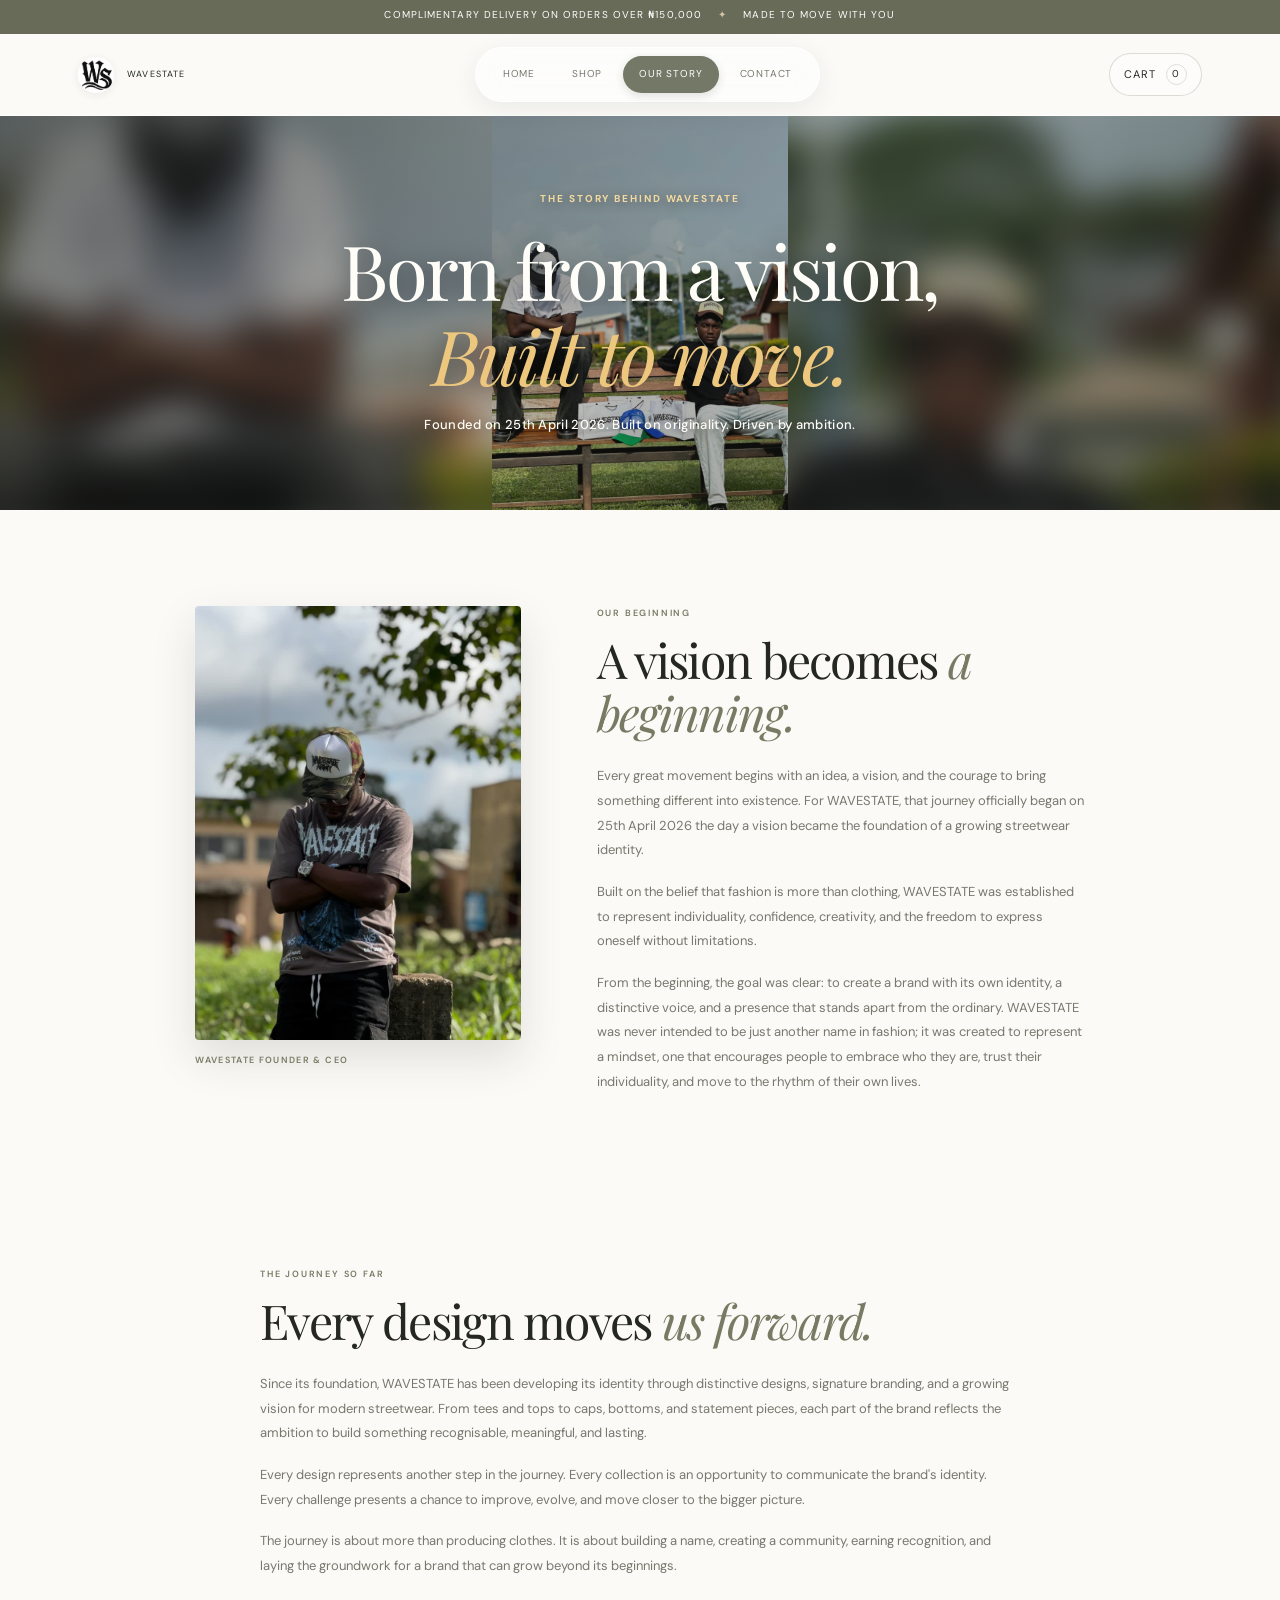
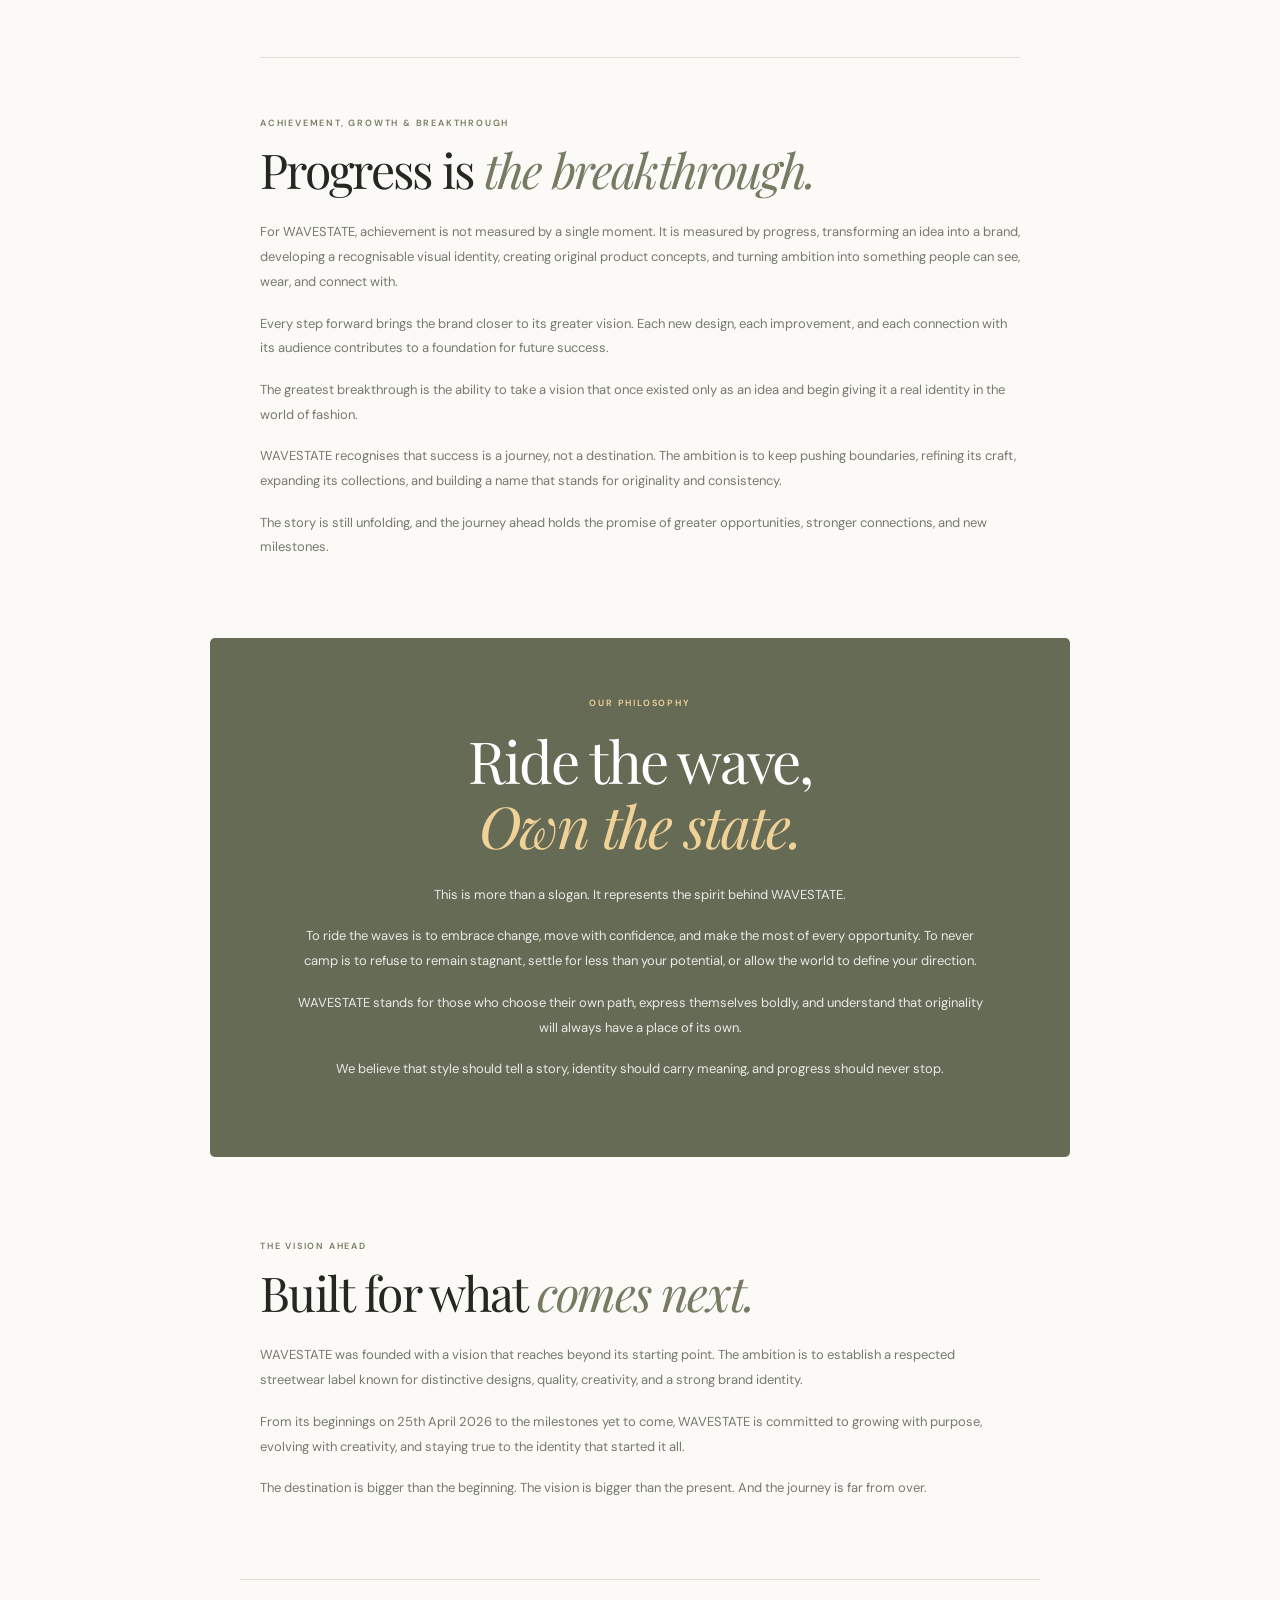
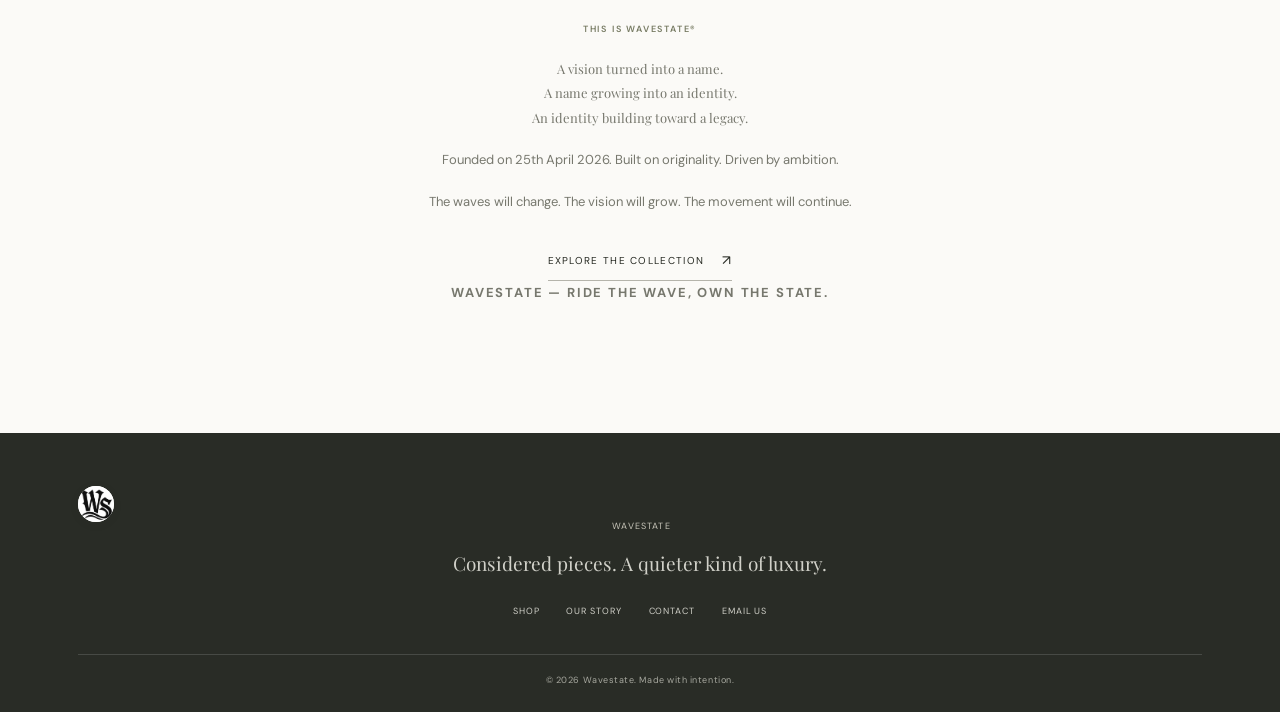
==== about.html @ 08a7b0cf "Initial project upload" ====
<!doctype html>

<html lang="en">
<head>
<meta charset="utf-8">
<meta name="viewport" content="width=device-width, initial-scale=1">
<meta name="description" content="The story behind Wavestate.">
<title>Our story — Wavestate
</title>
<link rel="preconnect" href="https://fonts.googleapis.com">
<link rel="preconnect" href="https://fonts.gstatic.com" crossorigin>
<link href="https://fonts.googleapis.com/css2?family=DM+Sans:wght@400;500;600;700&family=Playfair+Display:wght@400;500;600&display=swap" rel="stylesheet">
<link rel="stylesheet" href="style.css">
<script src="main.js" defer>
</script>
</head>

<body>
<div class="announcement">Complimentary delivery on orders over ₦150,000 <span>✦</span> Made to move with you
</div>
<header class="site-header"><a class="wordmark" href="index.html"><img class="brand-mark" src="logo.jpg" alt="Wavestate logo"><span class="brand-name">WAVESTATE</span></a><button class="menu-toggle" aria-label="Open navigation" aria-expanded="false"><i></i><i></i></button>
<nav class="main-nav" aria-label="Main navigation"><a href="index.html">Home</a><a href="shop.html">Shop</a><a class="active" href="about.html">Our story</a><a href="contact.html">Contact</a>
</nav><a class="bag-link" href="shop.html">Cart <span class="bag-count">0</span></a>
</header>

<main>
<section class="page-hero about-hero">
  <p class="eyebrow light">THE STORY BEHIND WAVESTATE</p>
  <h1>Born from a vision,<br><em>Built to move.</em></h1>
  <p>Founded on 25th April 2026. Built on originality. Driven by ambition.</p>
</section>

<article class="brand-story">
  <div class="story-lead">
    <figure class="story-founder">
      <img src="bg5.jpg" alt="WAVESTATE CEO wearing the brand's streetwear">
      <figcaption>WAVESTATE Founder &amp; CEO</figcaption>
    </figure>
    <section class="story-chapter story-chapter-lead">
    <p class="eyebrow">OUR BEGINNING</p>
    <h2>A vision becomes <em>a beginning.</em></h2>
    <p>Every great movement begins with an idea, a vision, and the courage to bring something different into existence. For WAVESTATE, that journey officially began on 25th April 2026 the day a vision became the foundation of a growing streetwear identity.</p>
    <p>Built on the belief that fashion is more than clothing, WAVESTATE was established to represent individuality, confidence, creativity, and the freedom to express oneself without limitations.</p>
    <p>From the beginning, the goal was clear: to create a brand with its own identity, a distinctive voice, and a presence that stands apart from the ordinary. WAVESTATE was never intended to be just another name in fashion; it was created to represent a mindset, one that encourages people to embrace who they are, trust their individuality, and move to the rhythm of their own lives.</p>
    </section>
  </div>

  <section class="story-chapter">
    <p class="eyebrow">THE JOURNEY SO FAR</p>
    <h2>Every design moves <em>us forward.</em></h2>
    <p>Since its foundation, WAVESTATE has been developing its identity through distinctive designs, signature branding, and a growing vision for modern streetwear. From tees and tops to caps, bottoms, and statement pieces, each part of the brand reflects the ambition to build something recognisable, meaningful, and lasting.</p>
    <p>Every design represents another step in the journey. Every collection is an opportunity to communicate the brand's identity. Every challenge presents a chance to improve, evolve, and move closer to the bigger picture.</p>
    <p>The journey is about more than producing clothes. It is about building a name, creating a community, earning recognition, and laying the groundwork for a brand that can grow beyond its beginnings.</p>
  </section>

  <section class="story-chapter">
    <p class="eyebrow">ACHIEVEMENT, GROWTH & BREAKTHROUGH</p>
    <h2>Progress is <em>the breakthrough.</em></h2>
    <p>For WAVESTATE, achievement is not measured by a single moment. It is measured by progress, transforming an idea into a brand, developing a recognisable visual identity, creating original product concepts, and turning ambition into something people can see, wear, and connect with.</p>
    <p>Every step forward brings the brand closer to its greater vision. Each new design, each improvement, and each connection with its audience contributes to a foundation for future success.</p>
    <p>The greatest breakthrough is the ability to take a vision that once existed only as an idea and begin giving it a real identity in the world of fashion.</p>
    <p>WAVESTATE recognises that success is a journey, not a destination. The ambition is to keep pushing boundaries, refining its craft, expanding its collections, and building a name that stands for originality and consistency.</p>
    <p>The story is still unfolding, and the journey ahead holds the promise of greater opportunities, stronger connections, and new milestones.</p>
  </section>

  <section class="story-philosophy">
    <p class="eyebrow light">OUR PHILOSOPHY</p>
    <h2>Ride the wave,<br><em>Own the state.</em></h2>
    <p>This is more than a slogan. It represents the spirit behind WAVESTATE.</p>
    <p>To ride the waves is to embrace change, move with confidence, and make the most of every opportunity. To never camp is to refuse to remain stagnant, settle for less than your potential, or allow the world to define your direction.</p>
    <p>WAVESTATE stands for those who choose their own path, express themselves boldly, and understand that originality will always have a place of its own.</p>
    <p>We believe that style should tell a story, identity should carry meaning, and progress should never stop.</p>
  </section>

  <section class="story-chapter">
    <p class="eyebrow">THE VISION AHEAD</p>
    <h2>Built for what <em>comes next.</em></h2>
    <p>WAVESTATE was founded with a vision that reaches beyond its starting point. The ambition is to establish a respected streetwear label known for distinctive designs, quality, creativity, and a strong brand identity.</p>
    <p>From its beginnings on 25th April 2026 to the milestones yet to come, WAVESTATE is committed to growing with purpose, evolving with creativity, and staying true to the identity that started it all.</p>
    <p>The destination is bigger than the beginning. The vision is bigger than the present. And the journey is far from over.</p>
  </section>

  <section class="story-manifesto">
    <p class="eyebrow">THIS IS WAVESTATE&reg;</p>
    <p class="manifesto-lines">A vision turned into a name.<br>A name growing into an identity.<br>An identity building toward a legacy.</p>
    <p>Founded on 25th April 2026. Built on originality. Driven by ambition.</p>
    <p>The waves will change. The vision will grow. The movement will continue.</p>
    <a class="text-link" href="shop.html">Explore the collection <span>&#8599;</span></a>
    <p class="story-signoff">WAVESTATE &mdash; RIDE THE WAVE, OWN THE STATE.</p>
  </section>
</article>
</main>
<footer class="site-footer"><a class="wordmark" href="index.html"><img class="brand-mark" src="logo.jpg" alt="Wavestate logo"><span class="brand-name">WAVESTATE</span></a>
<p>Considered pieces. A quieter kind of luxury.
</p>
<div class="footer-links"><a href="shop.html">Shop</a><a href="about.html">Our story</a><a href="contact.html">Contact</a><a href="mailto:hello@wavestateboutique.com">Email us</a>
</div><small>© 2026 Wavestate. Made with intention.</small>
</footer>
</body>
</html>
---- style.css ----
:root {
  --ink:#252821;
  --muted:#77786e;
  --cream:#f6f4ef;
  --paper:#fbfaf7;
  --olive:#777b63;
  --line:#deddd6;
  --serif:'Playfair Display',Georgia,serif;
  --sans:'DM Sans',Arial,sans-serif
}
* {
  box-sizing:border-box
}
html {
  scroll-behavior:smooth
}
body {
  margin:0;
  background:var(--paper);
  color:var(--ink);
  font-family:var(--sans);
  font-size:14px;
  line-height:1.65
}
a {
  color:inherit;
  text-decoration:none
}
button,input,select,textarea {
  font:inherit
}
.announcement {
  height:34px;
  background:#676b57;
  color:#fff;
  text-align:center;
  font-size:10px;
  letter-spacing:.11em;
  padding:7px 16px;
  text-transform:uppercase
}
.announcement span {
  margin:0 12px;
  color:#d6c5a6
}
.site-header {
  height:82px;
  background:var(--paper);
  display:flex;
  align-items:center;
  justify-content:space-between;
  padding:0 6.1%;
  position:relative;
  z-index:5;
  border-bottom:1px solid rgba(37,40,33,.07)
}
.wordmark {
  font-weight:700;
  letter-spacing:.19em;
  font-size:15px;
  line-height:1
}
.wordmark span {
  font-weight:400;
  font-size:9px;
  letter-spacing:.13em;
  margin-left:3px
}
.main-nav {
  display:flex;
  gap:38px
}
.main-nav a,.bag-link {
  font-size:11px;
  letter-spacing:.08em;
  text-transform:uppercase
}
.main-nav a {
  color:#77786e;
  transition:color .2s
}
.main-nav a:hover,.main-nav a.active {
  color:var(--ink)
}
.bag-link {
  display:flex;
  gap:10px;
  align-items:center
}
.bag-count {
  width:21px;
  height:21px;
  display:grid;
  place-items:center;
  border:1px solid var(--line);
  border-radius:50%;
  font-size:10px
}
.menu-toggle {
  display:none
}
.hero {
  height:min(690px,75vw);
  min-height:530px;
  position:relative;
  overflow:hidden;
  background:#aaa08e;
  color:white
}
.hero-image,.hero-shade {
  position:absolute;
  inset:0;
  width:100%;
  height:100%;
  object-fit:cover
}
.hero-image {
  object-position:center 38%
}
.hero-shade {
  background:linear-gradient(90deg,rgba(22,24,20,.53),rgba(22,24,20,.1) 66%,rgba(22,24,20,.02))
}
.hero-copy {
  position:absolute;
  top:50%;
  left:12%;
  transform:translateY(-47%);
  max-width:490px
}
.eyebrow {
  font-size:9px;
  font-weight:600;
  letter-spacing:.2em;
  color:var(--olive);
  text-transform:uppercase;
  margin:0 0 19px
}
.eyebrow.light {
  color:rgba(255,255,255,.77)
}
h1,h2,blockquote {
  font-family:var(--serif);
  font-weight:400;
  letter-spacing:-.035em;
  line-height:1.12;
  margin:0
}
h1 {
  font-size:clamp(54px,7vw,92px)
}
h1 em,h2 em,blockquote em {
  font-weight:400
}
.hero-copy h1 em {
  color:#e5d5b7
}
.hero-copy>p:not(.eyebrow) {
  font-size:14px;
  color:rgba(255,255,255,.85);
  margin:22px 0 29px
}
.button {
  height:49px;
  padding:0 21px;
  display:inline-flex;
  align-items:center;
  justify-content:space-between;
  gap:35px;
  text-transform:uppercase;
  font-size:9px;
  letter-spacing:.13em;
  border:0;
  cursor:pointer;
  transition:background .2s,color .2s
}
.button span {
  font-size:14px
}
.button-light {
  background:#f8f6ef;
  color:var(--ink)
}
.button-light:hover {
  background:#e8ddc9
}
.button-dark {
  background:var(--ink);
  color:white
}
.button-dark:hover {
  background:var(--olive)
}
.hero-index {
  position:absolute;
  bottom:37px;
  left:6%;
  font-size:10px;
  letter-spacing:.13em
}
.hero-index span {
  margin:0 9px;
  color:#d6c5a6
}
.hero-note {
  position:absolute;
  right:6%;
  bottom:37px;
  margin:0;
  font-size:9px;
  letter-spacing:.19em
}
.section-pad {
  padding:105px 10%
}
.intro {
  text-align:center;
  background:var(--cream)
}
.intro h2,.section-heading h2,.newsletter h2,.story-copy h2 {
  font-size:clamp(36px,4.4vw,57px)
}
.intro-body {
  max-width:510px;
  color:var(--muted);
  margin:26px auto 20px;
  font-size:13px
}
.text-link {
  display:inline-flex;
  gap:18px;
  align-items:center;
  padding:8px 0;
  border-bottom:1px solid #b5b4ab;
  font-size:10px;
  text-transform:uppercase;
  letter-spacing:.13em
}
.text-link span {
  font-size:14px
}
.featured {
  padding-top:98px;
  padding-bottom:112px
}
.section-heading {
  display:flex;
  justify-content:space-between;
  align-items:end;
  margin-bottom:37px
}
.section-heading .eyebrow {
  margin-bottom:13px
}
.section-heading>.text-link {
  margin-bottom:7px
}
.product-grid {
  display:grid;
  grid-template-columns:repeat(3,minmax(0,1fr));
  gap:23px
}
.product-image {
  display:block;
  position:relative;
  aspect-ratio: .78;
  background:#e9e6df;
  overflow:hidden
}
.product-image img {
  width:100%;
  height:100%;
  object-fit:cover;
  transition:transform .6s cubic-bezier(.2,.7,.2,1)
}
.product-image:hover img {
  transform:scale(1.045)
}
.product-tag {
  position:absolute;
  top:14px;
  left:14px;
  background:rgba(251,250,247,.92);
  padding:6px 9px;
  font-size:8px;
  letter-spacing:.12em
}
.product-info {
  display:flex;
  justify-content:space-between;
  gap:10px;
  padding-top:14px;
  font-size:11px
}
.product-info h3 {
  font-size:12px;
  font-weight:500;
  margin:0 0 2px
}
.product-info p {
  margin:0;
  color:var(--muted);
  font-size:10px
}
.product-info>span {
  font-size:10px;
  white-space:nowrap
}
.quote-band {
  min-height:330px;
  background:#747866;
  color:#fff;
  display:flex;
  flex-direction:column;
  align-items:center;
  justify-content:center;
  text-align:center;
  padding:60px 20px
}
.quote-band .eyebrow {
  margin-bottom:19px
}
.quote-band blockquote {
  font-size:clamp(35px,5vw,57px)
}
.quote-band blockquote em {
  color:#e3d5ba
}
.quote-band>span {
  margin-top:25px;
  font-size:9px;
  letter-spacing:.2em;
  color:#d8d8cf
}
.newsletter {
  display:flex;
  justify-content:space-between;
  align-items:center;
  gap:60px;
  background:var(--cream)
}
.newsletter .eyebrow {
  margin-bottom:13px
}
.newsletter h2 {
  font-size:40px
}
.newsletter>div>p:last-child {
  font-size:11px;
  color:var(--muted);
  margin:14px 0 0
}
.newsletter-form {
  width:min(390px,45%);
  display:flex;
  border-bottom:1px solid #99998e;
  position:relative
}
.newsletter-form input {
  width:100%;
  border:0;
  background:transparent;
  padding:12px 4px;
  outline:none;
  font-size:11px
}
.newsletter-form button {
  border:0;
  background:transparent;
  font-size:9px;
  letter-spacing:.13em;
  white-space:nowrap;
  cursor:pointer
}
.newsletter-form button span {
  font-size:14px;
  margin-left:10px
}
.form-message {
  font-size:11px;
  color:var(--olive);
  margin:7px 0 0;
  min-height:18px
}
.site-footer {
  background:#292c26;
  color:#fff;
  padding:53px 6.1% 24px;
  text-align:center
}
.site-footer .wordmark {
  display:block
}
.site-footer .wordmark span {
  color:#c6c4b8
}
.site-footer>p {
  font-family:var(--serif);
  font-size:19px;
  color:#d0d0c8;
  margin:17px 0 25px
}
.footer-links {
  display:flex;
  justify-content:center;
  gap:27px;
  margin-bottom:35px
}
.footer-links a {
  font-size:9px;
  text-transform:uppercase;
  letter-spacing:.1em;
  color:#d0d0c8
}
.site-footer small {
  display:block;
  border-top:1px solid rgba(255,255,255,.14);
  padding-top:18px;
  color:#a7a89f;
  font-size:9px;
  letter-spacing:.06em
}
.page-hero {
  min-height:390px;
  display:flex;
  flex-direction:column;
  justify-content:center;
  align-items:center;
  text-align:center;
  color:#fff;
  padding:75px 20px;
  background-position:center;
  background-size:cover;
  position:relative
}
.page-hero:before {
  content:"";
  position:absolute;
  inset:0;
  background:rgba(35,37,31,.4)
}
.page-hero>* {
  position:relative
}
.page-hero h1 {
  font-size:clamp(46px,6vw,76px)
}
.page-hero h1 em {
  color:#e6d6ba
}
.page-hero>p:last-child {
  color:rgba(255,255,255,.85);
  margin:18px 0 0
}
.shop-hero {
  background-image:url('bg4.jpg');
  background-size:min(100%, 630px) auto;
  background-position:center;
  background-repeat:no-repeat;
  background-color:var(--paper);
}
.about-hero {
  background-image:url('https://images.unsplash.com/photo-1490481651871-ab68de25d43d?auto=format&fit=crop&w=2000&q=85')
}
.shop-section {
  padding-top:65px
}
.shop-toolbar {
  display:flex;
  justify-content:space-between;
  align-items:center;
  border-bottom:1px solid var(--line);
  padding-bottom:18px;
  margin-bottom:27px
}
.shop-toolbar>p {
  font-size:11px;
  margin:0
}
.shop-toolbar>p span {
  color:var(--muted)
}
.shop-toolbar label {
  font-size:10px;
  color:var(--muted)
}
.shop-toolbar select {
  border:0;
  background:transparent;
  font-size:10px;
  padding:5px;
  color:var(--ink);
  outline:none
}
.shop-grid {
  row-gap:43px
}
.add-button {
  display:flex;
  justify-content:space-between;
  width:100%;
  padding:10px 0;
  background:transparent;
  border:0;
  border-bottom:1px solid var(--line);
  font-size:9px;
  letter-spacing:.1em;
  text-transform:uppercase;
  cursor:pointer;
  color:var(--olive)
}
.add-button:hover {
  color:var(--ink)
}
.add-button span {
  font-size:15px
}
.story {
  display:grid;
  grid-template-columns:1fr 1fr;
  align-items:center;
  gap:9%;
  padding-top:95px;
  padding-bottom:95px
}
.story-image img {
  width:100%;
  height:540px;
  object-fit:cover
}
.story-copy {
  max-width:460px
}
.story-copy h2 {
  margin-bottom:23px
}
.story-copy>p:not(.eyebrow) {
  font-size:12px;
  color:var(--muted);
  margin:0 0 17px
}
.story-copy .text-link {
  margin-top:10px
}
.values {
  padding-top:67px;
  padding-bottom:77px;
  background:var(--cream);
  display:grid;
  grid-template-columns:repeat(3,1fr);
  gap:50px
}
.values>div {
  border-top:1px solid #c9c8c0;
  padding-top:20px
}
.values span {
  font-size:10px;
  color:var(--olive);
  letter-spacing:.1em
}
.values h3 {
  font-family:var(--serif);
  font-size:22px;
  font-weight:400;
  margin:15px 0 5px
}
.values p {
  font-size:11px;
  color:var(--muted);
  margin:0
}
.contact-intro {
  padding-bottom:48px;
  text-align:center
}
.contact-intro h1 {
  font-size:clamp(43px,5.4vw,68px)
}
.contact-intro h1 em {
  color:var(--olive)
}
.contact-intro>p:last-child {
  color:var(--muted);
  max-width:470px;
  margin:20px auto 0;
  font-size:12px
}
.contact-layout {
  padding-top:35px;
  display:grid;
  grid-template-columns:.8fr 1.2fr;
  gap:14%;
  max-width:1100px;
  margin:auto
}
.contact-details>div {
  margin-bottom:30px
}
.contact-details .eyebrow {
  margin-bottom:5px
}
.contact-details>div>p:not(.eyebrow),.contact-details a {
  font-size:12px;
  margin:0;
  line-height:1.8
}
.contact-details a {
  border-bottom:1px solid #b5b4ab;
  padding-bottom:3px
}
.contact-form {
  display:grid;
  grid-template-columns:1fr 1fr;
  column-gap:18px
}
.contact-form label {
  font-size:9px;
  letter-spacing:.08em;
  text-transform:uppercase;
  margin:0 0 5px
}
.contact-form input,.contact-form select,.contact-form textarea {
  grid-column:1/-1;
  border:0;
  border-bottom:1px solid var(--line);
  background:transparent;
  padding:9px 0 12px;
  margin-bottom:20px;
  outline:none;
  font-size:11px;
  color:var(--ink);
  resize:vertical
}
.contact-form input:focus,.contact-form textarea:focus {
  border-color:var(--olive)
}
.contact-form label[for="email"] {
  grid-row:3
}
.contact-form input#email {
  grid-row:4
}
.contact-form label[for="topic"] {
  grid-row:5
}
.contact-form select {
  grid-row:6
}
.contact-form label[for="message"] {
  grid-row:7
}
.contact-form textarea {
  grid-row:8
}
.contact-form .button {
  grid-row:9;
  justify-self:start;
  min-width:190px
}
.contact-form .form-message {
  grid-row:10
}
.sr-only {
  position:absolute;
  width:1px;
  height:1px;
  padding:0;
  margin:-1px;
  overflow:hidden;
  clip:rect(0,0,0,0);
  white-space:nowrap;
  border:0
}
@media(max-width:760px) {
  .site-header {
    height:70px;
    padding:0 5%
  }
  .wordmark {
    font-size:13px
  }
  .menu-toggle {
    display:flex;
    width:34px;
    height:34px;
    flex-direction:column;
    justify-content:center;
    gap:6px;
    border:0;
    background:transparent;
    padding:5px;
    order:3
  }
  .menu-toggle i {
    height:1px;
    width:22px;
    background:var(--ink);
    display:block
  }
  .main-nav {
    display:none;
    position:absolute;
    top:69px;
    left:0;
    right:0;
    background:var(--paper);
    padding:20px 6% 25px;
    flex-direction:column;
    gap:17px;
    border-bottom:1px solid var(--line)
  }
  .main-nav.open {
    display:flex
  }
  .bag-link {
    margin-left:auto;
    margin-right:18px
  }
  .hero {
    min-height:570px;
    height:calc(100svh - 104px);
    max-height:760px
  }
  .hero-image {
    object-position:59% center
  }
  .hero-shade {
    background:linear-gradient(90deg,rgba(22,24,20,.52),rgba(22,24,20,.05))
  }
  .hero-copy {
    left:8%;
    right:8%
  }
  .hero-note {
    right:8%;
    font-size:8px
  }
  .section-pad {
    padding:75px 7%
  }
  .intro h2,.section-heading h2,.story-copy h2 {
    font-size:40px
  }
  .product-grid {
    grid-template-columns:repeat(2,minmax(0,1fr));
    gap:26px 13px
  }
  .featured {
    padding-top:74px;
    padding-bottom:78px
  }
  .section-heading {
    align-items:end;
    gap:10px
  }
  .section-heading>.text-link {
    font-size:8px;
    gap:8px;
    white-space:nowrap
  }
  .product-info {
    display:block
  }
  .product-info>span {
    display:block;
    margin-top:6px
  }
  .quote-band {
    min-height:285px
  }
  .newsletter {
    display:block
  }
  .newsletter h2 {
    font-size:36px
  }
  .newsletter-form {
    width:100%;
    margin-top:26px
  }
  .page-hero {
    min-height:340px
  }
  .shop-section {
    padding-top:45px
  }
  .shop-grid {
    row-gap:30px
  }
  .story {
    grid-template-columns:1fr;
    gap:36px;
    padding-top:60px;
    padding-bottom:65px
  }
  .story-image img {
    height:430px
  }
  .story-copy {
    max-width:none
  }
  .values {
    grid-template-columns:1fr;
    gap:23px;
    padding-top:50px;
    padding-bottom:55px
  }
  .contact-intro {
    padding-top:70px;
    padding-bottom:35px
  }
  .contact-layout {
    grid-template-columns:1fr;
    gap:35px;
    padding-top:20px
  }
  .contact-details {
    display:grid;
    grid-template-columns:1fr 1fr;
    gap:20px
  }
  .contact-details>div {
    margin:0
  }
  .contact-form {
    grid-template-columns:1fr 1fr
  }
  .site-footer {
    padding:43px 6% 20px
  }
}
@media(max-width:450px) {
  .announcement {
    font-size:8px;
    letter-spacing:.06em
  }
  .announcement span {
    margin:0 5px
  }
  .site-header {
    padding:0 4%
  }
  .wordmark {
    font-size:11px;
    letter-spacing:.14em
  }
  .wordmark span {
    font-size:7px
  }
  .hero-copy {
    left:7%
  }
  .hero h1 {
    font-size:61px
  }
  .hero-copy>p:not(.eyebrow) {
    font-size:12px
  }
  .button {
    height:46px;
    padding:0 15px;
    gap:20px;
    font-size:8px
  }
  .hero-index,.hero-note {
    bottom:24px
  }
  .intro-body {
    font-size:12px
  }
  .section-heading h2 {
    font-size:33px
  }
  .product-tag {
    top:8px;
    left:8px;
    font-size:7px
  }
  .product-info h3 {
    font-size:11px
  }
  .shop-toolbar {
    align-items:flex-start
  }
  .shop-toolbar label {
    display:flex;
    align-items:center;
    flex-direction:column
  }
  .shop-toolbar select {
    padding-right:0
  }
  .story-image img {
    height:350px
  }
  .contact-details {
    grid-template-columns:1fr
  }
  .footer-links {
    gap:15px;
    flex-wrap:wrap
  }
}
/* Gentle entrance and scroll motion keeps the storefront feeling calm. */
@keyframes page-arrive {
  from {
    opacity:0;
    transform:translateY(10px)
  }
  to {
    opacity:1;
    transform:translateY(0)
  }
}
@keyframes hero-arrive {
  from {
    opacity:0;
    transform:translateY(18px)
  }
  to {
    opacity:1;
    transform:translateY(0)
  }
}
body {
  animation:page-arrive .55s ease-out both
}
body.page-leaving {
  opacity:0;
  transform:translateY(-7px);
  transition:opacity .18s ease,transform .18s ease
}
body.page-leaving {
  animation:none
}
.hero-copy,.page-hero>* {
  animation:hero-arrive .85s .12s both
}
.hero-image {
  animation:hero-image-arrive 1.2s ease-out both
}
@keyframes hero-image-arrive {
  from {
    transform:scale(1.045);
    filter:brightness(.82)
  }
  to {
    transform:scale(1);
    filter:brightness(1)
  }
}
.reveal-ready .reveal {
  opacity:0;
  transform:translateY(22px);
  transition:opacity .7s ease,transform .7s cubic-bezier(.2,.7,.2,1)
}
.reveal-ready .reveal.is-visible {
  opacity:1;
  transform:translateY(0)
}
.product-card:nth-child(3n + 2) {
  transition-delay:.08s
}
.product-card:nth-child(3n) {
  transition-delay:.16s
}
.main-nav a,.footer-links a,.text-link,.button,.add-button {
  transition:color .25s ease,background-color .25s ease,border-color .25s ease,transform .25s ease
}
.text-link:hover {
  transform:translateX(3px)
}
.button:hover {
  transform:translateY(-2px)
}
@media(prefers-reduced-motion:reduce) {
  *,*::before,*::after {
    scroll-behavior:auto!important;
    animation-duration:.01ms!important;
    animation-iteration-count:1!important;
    transition-duration:.01ms!important
  }
  .reveal-ready .reveal {
    opacity:1;
    transform:none
  }
}
/* Signature mark, soft glass navigation, and shop controls */
.site-header {
  background:rgba(251,250,247,.86);
  backdrop-filter:blur(18px);
  -webkit-backdrop-filter:blur(18px);
  border-bottom:1px solid rgba(255,255,255,.65)
}
.wordmark {
  display:inline-flex;
  align-items:center;
  gap:10px;
  letter-spacing:0
}
.brand-mark {
  width:36px;
  height:36px;
  flex:none;
  fill:none;
  stroke:var(--olive);
  stroke-width:1.45;
  stroke-linecap:round;
  stroke-linejoin:round
}
.brand-mark circle {
  stroke:rgba(119,123,99,.42)
}
.brand-name {
  font-size:13px;
  letter-spacing:.16em;
  font-weight:700;
  display:flex;
  flex-direction:column;
  gap:4px
}
.brand-name small {
  font-size:8px;
  letter-spacing:.25em;
  font-weight:500;
  color:var(--olive)
}
.main-nav {
  padding:8px 11px;
  background:rgba(255,255,255,.61);
  border:1px solid rgba(255,255,255,.86);
  border-radius:999px;
  box-shadow:0 7px 24px rgba(43,45,38,.08);
  backdrop-filter:blur(15px);
  -webkit-backdrop-filter:blur(15px);
  gap:5px
}
.main-nav a {
  padding:10px 16px;
  border-radius:999px;
  font-size:10px;
  transition:background .25s,color .25s,transform .25s
}
.main-nav a:hover {
  background:rgba(119,123,99,.1);
  transform:translateY(-1px)
}
.main-nav a.active {
  background:#747866;
  color:white;
  box-shadow:0 3px 10px rgba(45,47,39,.14)
}
.bag-link {
  padding:10px 14px;
  border:1px solid rgba(119,123,99,.25);
  border-radius:999px;
  background:rgba(255,255,255,.45);
  transition:background .25s,transform .25s
}
.bag-link:hover {
  background:#fff;
  transform:translateY(-1px)
}
.shop-filters {
  display:flex;
  align-items:center;
  gap:18px;
  padding:17px 20px;
  margin-bottom:30px;
  border:1px solid rgba(119,123,99,.16);
  border-radius:18px;
  background:linear-gradient(120deg,rgba(247,246,241,.96),rgba(255,255,255,.76));
  box-shadow:0 8px 26px rgba(42,44,37,.045)
}
.filter-label {
  font-size:8px;
  letter-spacing:.17em;
  color:var(--olive);
  font-weight:700;
  margin-right:auto
}
.shop-filters label {
  display:flex;
  align-items:center;
  gap:10px;
  color:var(--muted);
  font-size:9px;
  letter-spacing:.06em
}
.shop-filters select {
  min-width:130px;
  padding:9px 28px 9px 12px;
  border:1px solid #e4e2da;
  border-radius:999px;
  background:rgba(255,255,255,.78);
  color:var(--ink);
  font-size:10px;
  outline:none;
  cursor:pointer
}
.shop-filters select:focus {
  border-color:var(--olive);
  box-shadow:0 0 0 3px rgba(119,123,99,.11)
}
.clear-filters {
  border:0;
  background:transparent;
  color:var(--olive);
  font-size:9px;
  letter-spacing:.04em;
  cursor:pointer
}
.clear-filters span {
  font-size:14px;
  margin-left:3px
}
.site-header {
  position:sticky;
  top:0;
  z-index:15
}
.options-dialog {
  max-height:calc(100svh - 32px);
  overscroll-behavior:contain;
  scrollbar-width:thin;
  scrollbar-color:#c4c5b8 transparent
}
.product-options {
  overflow-y:auto;
  overscroll-behavior:contain
}
body.modal-open {
  overflow:hidden
}
.product-card[hidden] {
  display:none
}
.product-options {
  position:fixed;
  inset:0;
  z-index:20;
  display:grid;
  place-items:center;
  padding:22px;
  background:rgba(24,26,22,.53);
  backdrop-filter:blur(7px);
  opacity:0;
  visibility:hidden;
  transition:opacity .25s,visibility .25s
}
.product-options.is-open {
  opacity:1;
  visibility:visible
}
.options-dialog {
  position:relative;
  width:min(780px,100%);
  max-height:min(86vh,720px);
  overflow:auto;
  display:grid;
  grid-template-columns:.92fr 1.08fr;
  background:var(--paper);
  border-radius:24px;
  box-shadow:0 25px 90px rgba(0,0,0,.24);
  transform:translateY(14px) scale(.985);
  transition:transform .35s cubic-bezier(.2,.7,.2,1)
}
.product-options.is-open .options-dialog {
  transform:translateY(0) scale(1)
}
.options-image {
  min-height:450px;
  background:#e9e6df
}
.options-image img {
  width:100%;
  height:100%;
  position:absolute;
  inset:0;
  object-fit:cover
}
.options-visual {
  position:relative;
  min-height:450px;
  overflow:hidden
}
.options-content {
  padding:42px 38px;
  align-self:center
}
.options-close {
  position:absolute;
  top:14px;
  right:16px;
  width:36px;
  height:36px;
  border:1px solid var(--line);
  border-radius:50%;
  background:rgba(251,250,247,.85);
  font-size:20px;
  cursor:pointer;
  z-index:1
}
.options-content .eyebrow {
  margin-bottom:12px
}
.options-content h2 {
  font-size:34px
}
.options-description {
  color:var(--muted);
  font-size:11px;
  margin:12px 0 23px
}
.variant-heading {
  display:flex;
  justify-content:space-between;
  font-size:9px;
  letter-spacing:.08em;
  text-transform:uppercase;
  margin-bottom:10px
}
.variant-list {
  display:grid;
  gap:8px
}
.variant-list {
  grid-template-columns:repeat(3,minmax(0,1fr))
}
.variant-choice {
  display:block;
  min-width:0;
  padding:7px;
  border:1px solid var(--line);
  border-radius:13px;
  background:rgba(255,255,255,.55);
  text-align:left;
  cursor:pointer;
  overflow:hidden;
  transition:border .2s,background .2s,transform .2s,box-shadow .2s
}
.variant-choice:hover {
  transform:translateY(-2px)
}
.variant-choice:hover,.variant-choice.selected {
  border-color:var(--olive);
  background:#f2f1eb;
  box-shadow:0 5px 16px rgba(52,55,44,.08)
}
.variant-preview {
  display:block;
  width:100%;
  height:94px;
  object-fit:cover;
  border-radius:8px;
  background:#e8e6de;
  margin-bottom:8px
}
.variant-detail {
  display:flex;
  flex-direction:column;
  gap:4px;
  padding:0 2px 2px
}
.swatch {
  width:11px;
  height:11px;
  border-radius:50%;
  border:1px solid rgba(0,0,0,.13);
  display:inline-block;
  vertical-align:-2px;
  margin-right:6px
}
.variant-name {
  font-size:9px;
  white-space:nowrap
}
.variant-price {
  font-size:9px;
  color:var(--muted)
}
.options-size {
  margin:17px 0;
  display:flex;
  align-items:center;
  gap:12px
}
.options-size label {
  font-size:9px;
  letter-spacing:.08em;
  text-transform:uppercase;
  color:var(--muted)
}
.options-size select {
  appearance:none;
  -webkit-appearance:none;
  min-width:112px;
  border:1px solid rgba(119,123,99,.3);
  border-radius:999px;
  padding:10px 39px 10px 15px;
  background-color:rgba(255,255,255,.8);
  background-image:url("data:image/svg+xml,%3Csvg xmlns='http://www.w3.org/2000/svg' width='12' height='12' viewBox='0 0 12 12'%3E%3Cpath d='m2 4 4 4 4-4' fill='none' stroke='%23777b63' stroke-width='1.4'/%3E%3C/svg%3E");
  background-repeat:no-repeat;
  background-position:right 14px center;
  color:var(--ink);
  font-size:10px;
  letter-spacing:.1em;
  cursor:pointer;
  box-shadow:0 4px 13px rgba(43,45,38,.06);
  transition:border-color .2s,box-shadow .2s
}
.options-size select:hover,.options-size select:focus {
  outline:none;
  border-color:var(--olive);
  box-shadow:0 0 0 4px rgba(119,123,99,.1)
}
.options-size[hidden] {
  display:none
}
.options-add {
  width:100%;
  border-radius:999px
}
.options-status {
  min-height:18px;
  color:var(--olive);
  font-size:10px;
  margin:8px 0 0
}
@media(max-width:760px) {
  .site-header {
    height:70px
  }
  .main-nav {
    top:76px;
    left:4%;
    right:4%;
    padding:13px;
    border-radius:20px;
    background:rgba(251,250,247,.96);
    box-shadow:0 14px 40px rgba(43,45,38,.17);
    border:1px solid rgba(255,255,255,.9);
    backdrop-filter:blur(18px)
  }
  .main-nav a {
    padding:10px 13px
  }
  .brand-mark {
    width:32px;
    height:32px
  }
  .brand-name {
    font-size:11px
  }
  .brand-name small {
    font-size:7px
  }
  .shop-filters {
    flex-wrap:wrap;
    gap:12px;
    padding:15px;
    border-radius:15px
  }
  .filter-label {
    width:100%;
    margin:0
  }
  .shop-filters label {
    justify-content:space-between;
    flex:1;
    min-width:140px
  }
  .shop-filters select {
    min-width:0;
    max-width:155px
  }
  .clear-filters {
    margin-left:auto
  }
  .options-dialog {
    grid-template-columns:1fr;
    max-width:460px;
    border-radius:20px
  }
  .options-visual {
    min-height:175px;
    height:175px
  }
  .options-image {
    min-height:175px
  }
  .options-content {
    padding:19px 20px 22px
  }
  .options-content h2 {
    font-size:27px
  }
  .options-description {
    margin:6px 0 12px
  }
  .variant-preview {
    height:70px
  }
  .variant-choice {
    padding:6px
  }
  .options-size {
    margin:11px 0
  }
}
@media(max-width:450px) {
  .brand-mark {
    width:29px;
    height:29px
  }
  .wordmark {
    gap:7px
  }
  .brand-name {
    font-size:10px
  }
  .brand-name small {
    font-size:6px
  }
  .bag-link {
    padding:8px 10px;
    font-size:9px;
    margin-right:11px
  }
  .shop-filters label {
    width:100%;
    flex-basis:100%
  }
  .shop-filters select {
    flex:1
  }
  .options-visual {
    min-height:145px;
    height:145px
  }
  .options-image {
    min-height:145px
  }
  .options-dialog {
    max-height:calc(100svh - 20px)
  }
  .variant-preview {
    height:58px
  }
  .options-content {
    padding:16px 17px 18px
  }
  .variant-list {
    grid-template-columns:repeat(3,minmax(0,1fr))
  }
  .variant-choice {
    padding:5px
  }
  .variant-name,.variant-price {
    font-size:8px
  }
}
.brand-mark {
  object-fit:contain;
  display:block;
  border-radius:50%;
  background:#fff;
  box-shadow:0 2px 10px rgba(37,40,33,.08)
}
.hero-copy {
  width:min(520px,78%)
}
.hero-copy h1 {
  max-width:100%;
  overflow-wrap:normal
}
.hero-copy h1 {
  font-size:clamp(48px,6.2vw,78px);
  line-height:1.08
}
.hero-copy h1>span,.hero-copy h1 em {
  white-space:nowrap
}
.hero-image {
  object-fit:cover;
  object-position:center 42%
}
@media(max-width:760px) {
  .hero-image {
    object-position:center 50%
  }
}
/* Cart drawer */
html.cart-open,body.cart-open {
  overflow:hidden
}
.cart-overlay {
  position:fixed;
  inset:0;
  z-index:1100;
  display:flex;
  justify-content:flex-end;
  background:rgba(26,28,24,.42);
  backdrop-filter:blur(4px);
  opacity:0;
  visibility:hidden;
  transition:opacity .25s,visibility .25s
}
.cart-overlay.is-open {
  opacity:1;
  visibility:visible
}
.cart-panel {
  width:min(460px,100%);
  height:100vh;
  height:100dvh;
  display:flex;
  flex-direction:column;
  padding:30px 28px 22px;
  background:var(--paper);
  border-radius:26px 0 0 26px;
  box-shadow:-20px 0 65px rgba(0,0,0,.16);
  transform:translateX(28px);
  transition:transform .32s cubic-bezier(.2,.7,.2,1);
  overflow-y:auto
}
.cart-overlay.is-open .cart-panel {
  transform:translateX(0)
}
.cart-header {
  display:flex;
  justify-content:space-between;
  align-items:center;
  border-bottom:1px solid var(--line);
  padding-bottom:19px
}
.cart-header .eyebrow {
  margin-bottom:7px
}
.cart-header h2 {
  font:400 29px/1.1 var(--serif)
}
.cart-item-count {
  font:500 12px var(--sans);
  color:var(--muted)
}
.cart-close {
  width:39px;
  height:39px;
  border:1px solid var(--line);
  border-radius:50%;
  background:transparent;
  font-size:23px;
  cursor:pointer;
  transition:background .2s,transform .2s
}
.cart-close:hover {
  background:var(--cream);
  transform:rotate(90deg)
}
.cart-items {
  flex:1;
  overflow-y:auto;
  overscroll-behavior:contain
}
.cart-item {
  display:grid;
  grid-template-columns:75px 1fr auto;
  gap:13px;
  align-items:start;
  padding:17px 0;
  border-bottom:1px solid var(--line)
}
.cart-item>img {
  width:75px;
  height:91px;
  object-fit:cover;
  border-radius:10px;
  background:var(--cream)
}
.cart-item-info h3 {
  font-size:12px;
  font-weight:500;
  margin:1px 0 3px
}
.cart-item-info p {
  font-size:10px;
  color:var(--muted);
  margin:0 0 6px
}
.cart-item-info>strong {
  font-size:11px;
  font-weight:600
}
.cart-quantity {
  display:inline-flex;
  align-items:center;
  gap:12px;
  border:1px solid var(--line);
  border-radius:999px;
  padding:3px 7px;
  margin-top:8px;
  font-size:10px
}
.cart-quantity button {
  border:0;
  background:transparent;
  color:var(--olive);
  font-size:15px;
  line-height:1;
  cursor:pointer;
  padding:2px 4px
}
.cart-remove {
  border:0;
  background:transparent;
  color:var(--muted);
  font-size:9px;
  text-decoration:underline;
  text-underline-offset:3px;
  cursor:pointer;
  padding:2px
}
.cart-remove:hover {
  color:#8c4f45
}
.cart-empty {
  padding:56px 10px;
  text-align:center;
  color:var(--muted);
  font-family:var(--serif);
  font-size:20px
}
.cart-empty .text-link {
  font-family:var(--sans);
  font-size:9px;
  margin-top:8px
}
.cart-summary {
  border-top:1px solid var(--line);
  padding-top:17px;
  margin-top:8px
}
.cart-total {
  display:flex;
  justify-content:space-between;
  align-items:center;
  font-size:12px
}
.cart-total strong {
  font-size:15px
}
.cart-shipping-note {
  font-size:9px;
  color:var(--muted);
  margin:6px 0 14px
}
.cart-checkout {
  width:100%;
  border-radius:999px
}
.cart-clear {
  width:100%;
  margin-top:8px;
  padding:9px;
  border:0;
  background:transparent;
  color:#8c4f45;
  font-size:9px;
  letter-spacing:.07em;
  text-transform:uppercase;
  cursor:pointer
}
.cart-clear:hover {
  text-decoration:underline
}
.checkout-form {
  border-top:1px solid var(--line);
  margin-top:14px;
  padding-top:16px
}
.checkout-form .eyebrow {
  margin-bottom:8px
}
.checkout-form label {
  display:block;
  font-size:9px;
  text-transform:uppercase;
  letter-spacing:.08em;
  margin:10px 0 4px
}
.checkout-form input,.checkout-form textarea {
  width:100%;
  border:1px solid var(--line);
  border-radius:9px;
  background:white;
  padding:10px;
  font-size:11px;
  outline:none
}
.checkout-form input:focus,.checkout-form textarea:focus {
  border-color:var(--olive)
}
.checkout-note,.checkout-message {
  font-size:10px;
  color:var(--muted);
  line-height:1.5
}
.checkout-form .button {
  width:100%;
  border-radius:999px
}
.checkout-form[hidden],.cart-summary[hidden],.cart-empty[hidden] {
  display:none
}
@media(max-width:520px) {
  .cart-panel {
    width:100%;
    padding:22px 19px 18px;
    border-radius:0
  }
  .cart-item {
    grid-template-columns:67px 1fr auto;
    gap:10px
  }
  .cart-item>img {
    width:67px;
    height:82px
  }
}
.options-quantity {
  display:flex;
  flex-direction:row;
  align-items:center;
  justify-content:flex-start;
  gap:12px;
  margin:10px 0 15px
}
.options-quantity>label {
  font-size:9px;
  letter-spacing:.08em;
  text-transform:uppercase;
  color:var(--muted)
}
.quantity-stepper {
  display:inline-flex;
  align-items:center;
  gap:4px;
  padding:4px;
  border:1px solid rgba(119,123,99,.28);
  border-radius:999px;
  background:rgba(255,255,255,.8);
  box-shadow:0 4px 13px rgba(43,45,38,.05)
}
.quantity-stepper button {
  width:28px;
  height:28px;
  border:0;
  border-radius:50%;
  background:var(--cream);
  color:var(--olive);
  font-size:16px;
  line-height:1;
  cursor:pointer;
  transition:background .2s,color .2s
}
.quantity-stepper button:hover {
  background:var(--olive);
  color:#fff
}
.quantity-stepper input {
  width:38px;
  border:0;
  background:transparent;
  text-align:center;
  font-size:11px;
  color:var(--ink);
  outline:none;
  appearance:textfield;
  -moz-appearance:textfield
}
.quantity-stepper input::-webkit-inner-spin-button,.quantity-stepper input::-webkit-outer-spin-button {
  -webkit-appearance:none;
  margin:0
}
.cart-toast {
  position:fixed;
  z-index:1200;
  left:50%;
  bottom:26px;
  transform:translate(-50%,14px);
  opacity:0;
  visibility:hidden;
  padding:12px 20px;
  border:1px solid rgba(255,255,255,.8);
  border-radius:999px;
  background:rgba(41,44,38,.94);
  color:#fff;
  font-size:11px;
  box-shadow:0 10px 35px rgba(0,0,0,.18);
  transition:opacity .22s,transform .22s,visibility .22s;
  pointer-events:none
}
.cart-toast.is-visible {
  opacity:1;
  visibility:visible;
  transform:translate(-50%,0)
}
@media(max-width:520px) {
  .cart-toast {
    bottom:16px;
    width:max-content;
    max-width:calc(100vw - 30px);
    white-space:normal;
    text-align:center
  }
}
.cart-item-info {
  min-width:0
}
.cart-item-color {
  margin-bottom:7px!important
}
.cart-edit-row {
  display:flex;
  align-items:end;
  gap:11px;
  margin:2px 0 8px
}
.cart-size-control,.cart-size-fixed,.cart-qty-control {
  display:flex;
  flex-direction:column;
  align-items:flex-start;
  gap:4px
}
.cart-size-control>span,.cart-size-fixed>span,.cart-qty-control>span {
  font-size:8px;
  text-transform:uppercase;
  letter-spacing:.08em;
  color:var(--muted)
}
.cart-size-control select {
  min-width:64px;
  appearance:none;
  -webkit-appearance:none;
  border:1px solid rgba(119,123,99,.28);
  border-radius:999px;
  background:#fff url("data:image/svg+xml,%3Csvg xmlns='http://www.w3.org/2000/svg' width='10' height='10' viewBox='0 0 12 12'%3E%3Cpath d='m2 4 4 4 4-4' fill='none' stroke='%23777b63' stroke-width='1.4'/%3E%3C/svg%3E") no-repeat right 8px center;
  padding:6px 22px 6px 10px;
  font-size:9px;
  color:var(--ink);
  outline:none;
  cursor:pointer
}
.cart-size-control select:focus {
  border-color:var(--olive);
  box-shadow:0 0 0 3px rgba(119,123,99,.1)
}
.cart-size-fixed strong {
  font-size:9px;
  font-weight:500;
  border:1px solid var(--line);
  border-radius:999px;
  padding:5px 9px;
  background:#fff
}
.cart-edit-row .cart-quantity {
  margin:0;
  gap:8px;
  padding:3px 6px
}
.cart-qty-control {
  gap:4px
}
.cart-unit-price {
  display:flex;
  justify-content:space-between;
  align-items:center;
  margin:5px 0!important;
  font-size:9px;
  color:var(--muted)
}
.cart-unit-price strong {
  font-size:9px;
  color:var(--ink);
  font-weight:500
}
.cart-line-total {
  display:flex;
  justify-content:space-between;
  align-items:center;
  padding-top:6px;
  border-top:1px solid rgba(222,221,214,.75);
  font-size:9px;
  color:var(--muted)
}
.cart-line-total strong {
  font-size:11px;
  color:var(--ink);
  font-weight:600
}
.product-options {
  position:fixed;
  inset:0;
  width:100vw;
  height:100vh;
  height:100dvh;
  z-index:1000;
  place-items:center
}
html.modal-open,body.modal-open {
  overflow:hidden
}
@media(max-width:600px) {
  .hero-copy {
    width:86%;
    left:7%;
    right:auto
  }
  .hero-copy h1 {
    font-size:clamp(35px,9vw,48px);
    line-height:1.12
  }
}
.variant-selected-qty {
  display:block;
  margin-top:5px;
  font-size:8px;
  letter-spacing:.04em;
  color:var(--olive)
}
.about-hero {
  background-image:url('bg3.jpg')
}

/* Keep the complete story image visible on desktop, with a soft full-bleed fill behind it. */
@media(min-width:761px) {
  .about-hero {
    background-image:linear-gradient(rgba(35,37,31,.4),rgba(35,37,31,.4)),url('bg3.jpg'),url('bg3.jpg');
    background-size:cover,contain,cover;
    background-position:center;
    background-repeat:no-repeat
  }
}
/* Give the collection room to breathe below the shop hero. */
.shop-filters,.shop-grid {
  width:min(1180px,calc(100% - 12%));
  margin-left:auto;
  margin-right:auto
}
.shop-filters {
  margin-top:34px;
  margin-bottom:38px
}
.shop-grid {
  column-gap:27px;
  row-gap:48px
}
.shop-grid .product-image {
  border-radius:20px;
  box-shadow:0 12px 30px rgba(42,44,37,.08);
  transition:box-shadow .35s ease,transform .35s ease
}
.shop-grid .product-image:hover {
  box-shadow:0 18px 38px rgba(42,44,37,.14);
  transform:translateY(-3px)
}
.shop-grid .product-image img {
  border-radius:inherit
}
@media(max-width:760px) {
  .shop-filters,.shop-grid {
    width:calc(100% - 10%)
  }
  .shop-filters {
    margin-top:25px;
    margin-bottom:28px
  }
  .shop-grid {
    column-gap:13px;
    row-gap:34px
  }
  .shop-grid .product-image {
    border-radius:15px
  }
}

/* Preserve the source detail on page hero images instead of enlarging them to cover. */
.hero-image {
  object-fit:contain;
  object-position:center;
  animation:none;
  transform:none
}
.page-hero {
  background-size:contain;
  background-position:center;
  background-repeat:no-repeat;
  background-color:var(--paper)
}
.shop-hero {
  background-size:min(100%, 630px) auto
}
.about-hero {
  background-image:url('bg3.jpg');
  background-size:min(100%, 810px) auto
}

/* Fill the space around contained hero images with a blurred copy of the same image. */
.hero {
  isolation:isolate
}
.hero::before {
  content:"";
  position:absolute;
  inset:-22px;
  z-index:0;
  background-image:url('preferredbg.jpg');
  background-size:cover;
  background-position:center 42%;
  filter:blur(18px);
  transform:scale(1.04)
}
.hero-image {
  z-index:1
}
.hero-shade {
  z-index:2
}
.hero-copy,.hero-index,.hero-note {
  z-index:3
}
.page-hero {
  isolation:isolate;
  overflow:hidden;
  background-image:none;
  background-color:var(--paper)
}
.page-hero::before {
  content:"";
  position:absolute;
  inset:-22px;
  z-index:0;
  background-image:var(--hero-image);
  background-size:cover;
  background-position:center;
  background-repeat:no-repeat;
  filter:blur(18px);
  transform:scale(1.04)
}
.page-hero::after {
  content:"";
  position:absolute;
  inset:0;
  z-index:1;
  background-image:linear-gradient(rgba(35,37,31,.4),rgba(35,37,31,.4)),var(--hero-image);
  background-size:cover,contain;
  background-position:center;
  background-repeat:no-repeat
}
.page-hero>* {
  z-index:2
}
.shop-hero {
  --hero-image:url('bg4.jpg')
}
.about-hero {
  --hero-image:url('bg3.jpg')
}

.story-lead {
  display:grid;
  grid-template-columns:minmax(220px, .8fr) minmax(0, 1.2fr);
  align-items:start;
  gap:clamp(32px, 6vw, 76px);
  max-width:980px;
  margin:0 auto 78px
}
.story-founder {
  max-width:390px;
  margin:0
}
.story-founder img {
  display:block;
  width:100%;
  aspect-ratio:3 / 4;
  object-fit:cover;
  object-position:center;
  border-radius:4px;
  box-shadow:0 18px 44px rgba(37,40,33,.13)
}
.story-founder figcaption {
  margin-top:13px;
  color:var(--olive);
  font-size:9px;
  font-weight:600;
  letter-spacing:.15em;
  text-transform:uppercase
}
.story-chapter-lead {
  max-width:none;
  margin:0
}
.story-lead .story-chapter-lead:first-child {
  border-top:0;
  padding-top:0
}
@media(max-width:760px) {
  .story-lead {
    grid-template-columns:1fr;
    gap:32px;
    margin-bottom:58px
  }
  .story-founder {
    width:min(100%, 430px)
  }
}

.brand-story {
  width:min(100%, 1120px);
  margin:0 auto;
  padding:96px 9% 110px
}
.story-chapter {
  max-width:760px;
  margin:0 auto 78px
}
.story-chapter+.story-chapter {
  border-top:1px solid var(--line);
  padding-top:58px
}
.story-chapter .eyebrow {
  margin-bottom:12px
}
.story-chapter h2 {
  font-size:clamp(34px, 4vw, 48px);
  margin-bottom:24px
}
.story-chapter h2 em {
  color:var(--olive)
}
.story-chapter>p:not(.eyebrow),.story-philosophy>p:not(.eyebrow),.story-manifesto>p:not(.eyebrow) {
  color:var(--muted);
  font-size:13px;
  line-height:1.9;
  margin:0 0 17px
}
.story-philosophy {
  max-width:860px;
  margin:0 auto 82px;
  padding:58px clamp(24px, 7vw, 82px);
  border-radius:5px;
  background:#666b56;
  color:#fff;
  text-align:center
}
.story-philosophy .eyebrow {
  color:#f0d296;
  margin-bottom:17px
}
.story-philosophy h2 {
  font-size:clamp(39px, 5vw, 58px);
  margin-bottom:25px
}
.story-philosophy h2 em {
  color:#f0d296
}
.story-philosophy>p:not(.eyebrow) {
  color:rgba(255,255,255,.86)
}
.story-manifesto {
  max-width:800px;
  margin:0 auto;
  padding:42px 20px 0;
  border-top:1px solid var(--line);
  text-align:center
}
.story-manifesto .eyebrow {
  margin-bottom:20px
}
.story-manifesto .manifesto-lines {
  color:var(--ink);
  font-family:var(--serif);
  font-size:clamp(22px, 3vw, 30px);
  line-height:1.65
}
.story-manifesto .text-link {
  margin-top:10px
}
.story-manifesto .story-signoff {
  color:var(--olive);
  font-size:9px;
  font-weight:700;
  letter-spacing:.14em;
  margin-top:25px
}
@media(max-width:760px) {
  .brand-story {
    padding:66px 7% 78px
  }
  .story-chapter {
    margin-bottom:58px
  }
  .story-chapter+.story-chapter {
    padding-top:42px
  }
  .story-chapter>p:not(.eyebrow),.story-philosophy>p:not(.eyebrow),.story-manifesto>p:not(.eyebrow) {
    font-size:12px;
    line-height:1.8
  }
  .story-philosophy {
    margin-bottom:60px;
    padding:42px 24px;
    border-radius:16px
  }
  .story-manifesto {
    padding:34px 6px 0
  }
}

/* Keep the Shop and About hero lettering crisp over their muted photo backdrops. */
.page-hero::after {
  background-image:linear-gradient(135deg,rgba(28,30,26,.64),rgba(39,40,34,.32) 52%,rgba(28,30,26,.58)),var(--hero-image)
}
.shop-hero h1,.about-hero h1 {
  color:#fffdf8;
  text-shadow:0 3px 24px rgba(0,0,0,.42)
}
.shop-hero h1 em,.about-hero h1 em {
  color:#edc77e;
  text-shadow:0 3px 22px rgba(0,0,0,.48)
}
.shop-hero .eyebrow,.about-hero .eyebrow {
  color:#f4d99f;
  text-shadow:0 2px 12px rgba(0,0,0,.48)
}
.shop-hero>p:last-child,.about-hero>p:last-child {
  color:#fffdf8;
  text-shadow:0 2px 14px rgba(0,0,0,.52)
}
.shop-hero::after {
  background-image:linear-gradient(135deg,rgba(35,38,31,.78),rgba(35,38,31,.66) 52%,rgba(35,38,31,.76)),var(--hero-image)
}
.shop-hero .eyebrow,.about-hero .eyebrow {
  font-size:10px;
  font-weight:700;
  letter-spacing:.19em
}
.shop-hero>p:last-child,.about-hero>p:last-child {
  font-size:13px;
  font-weight:500;
  letter-spacing:.025em;
  line-height:1.55
}
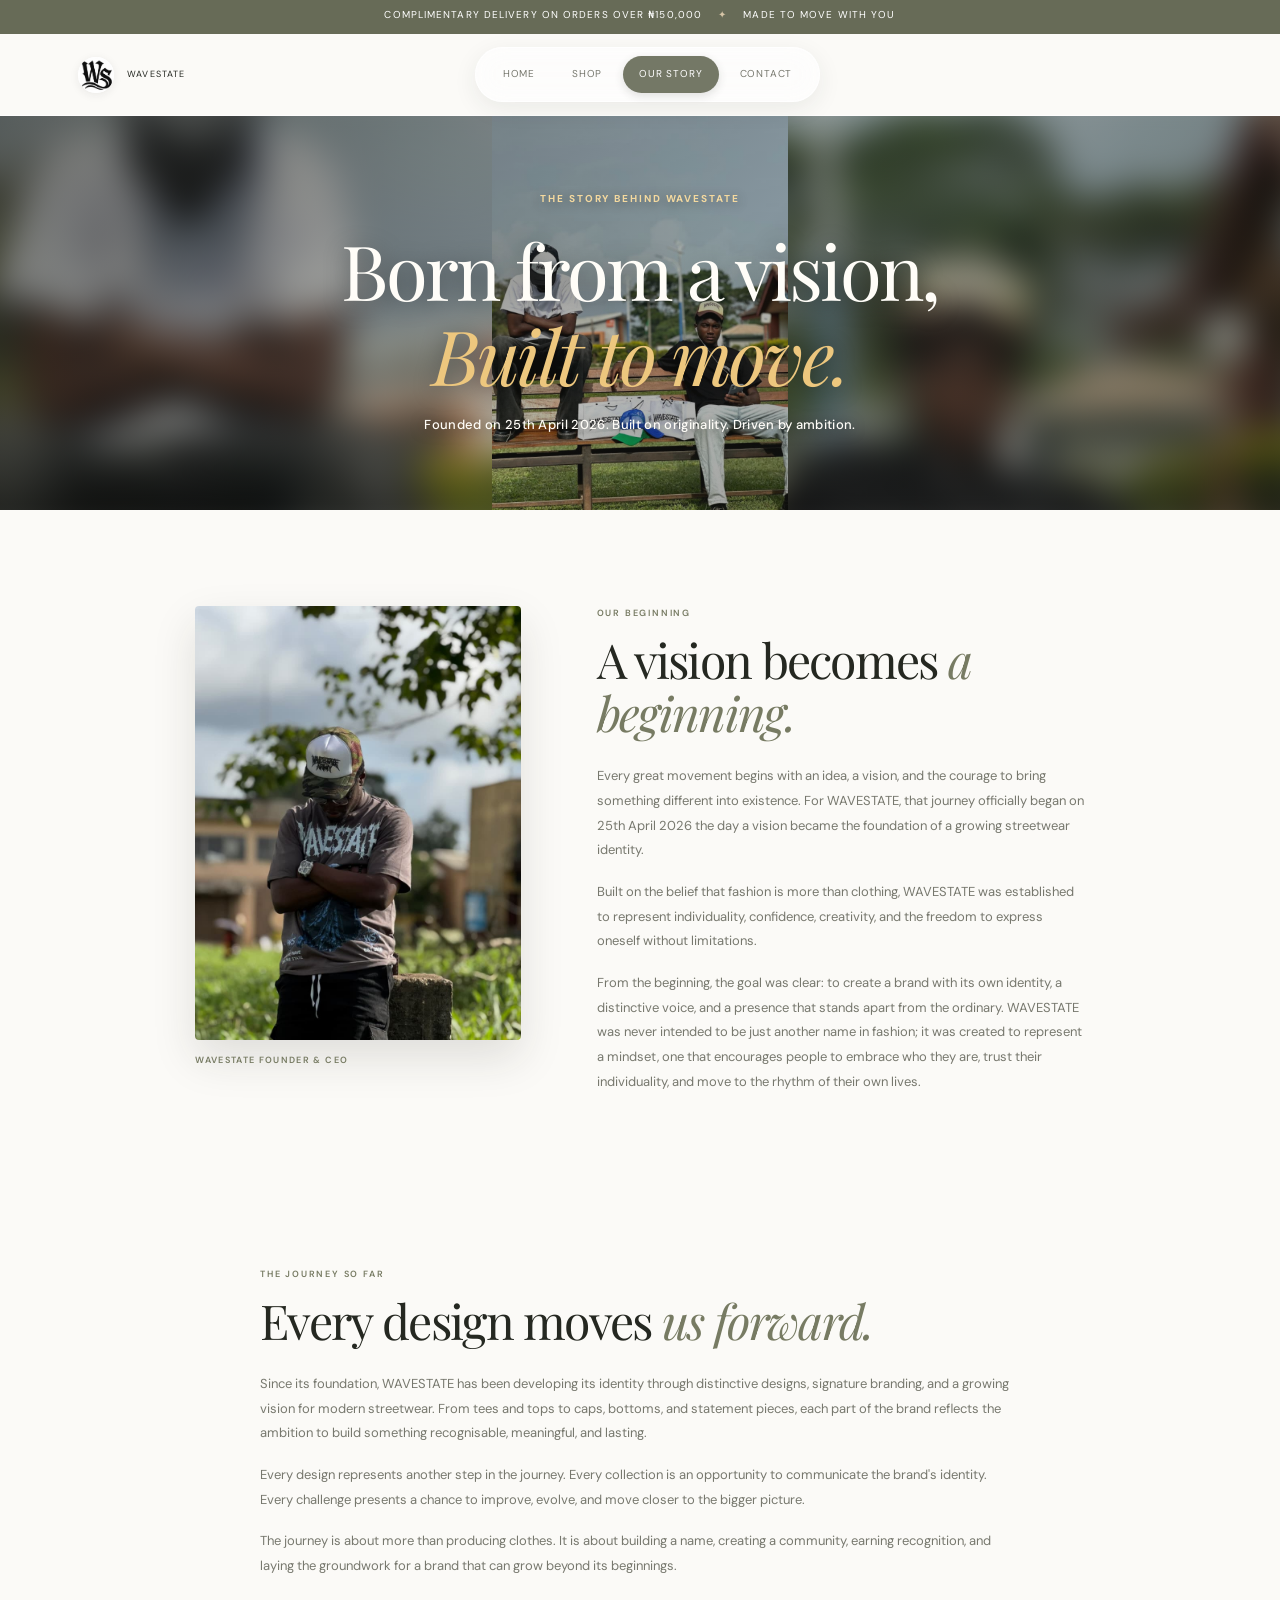
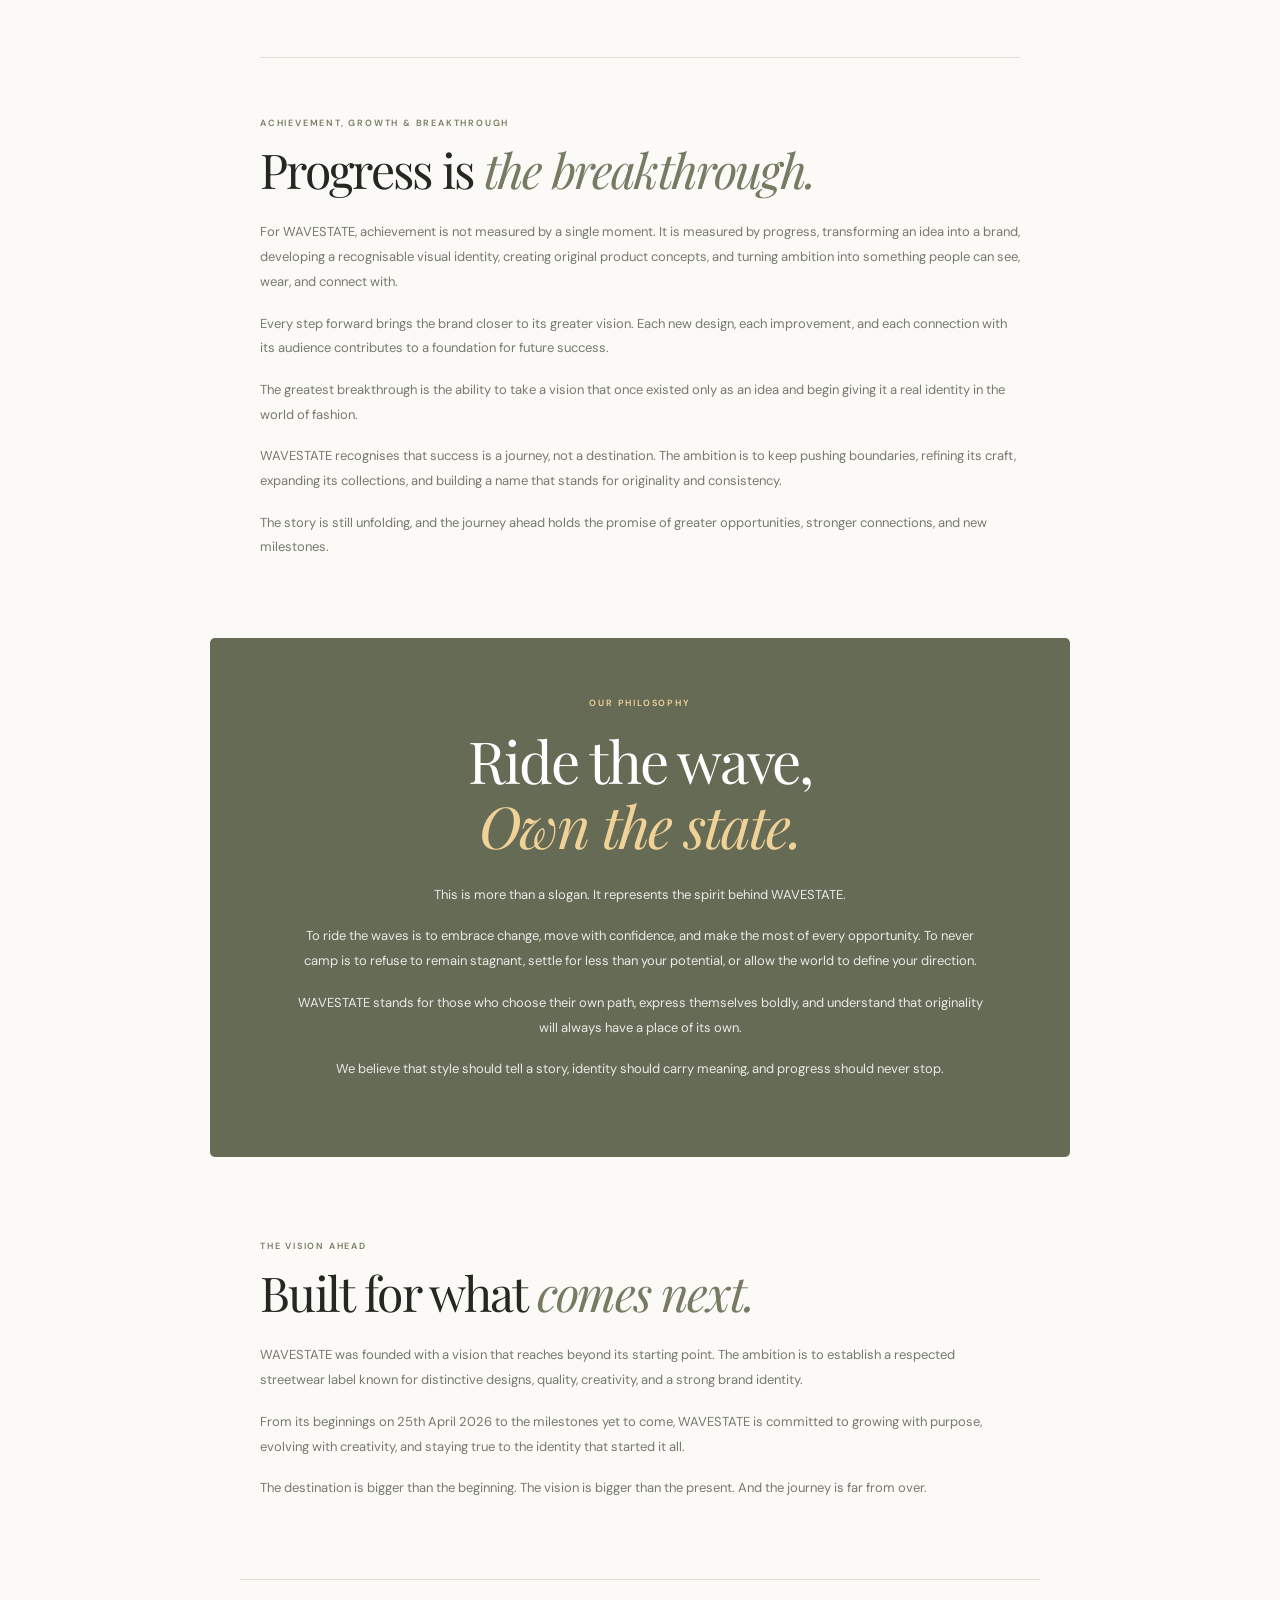
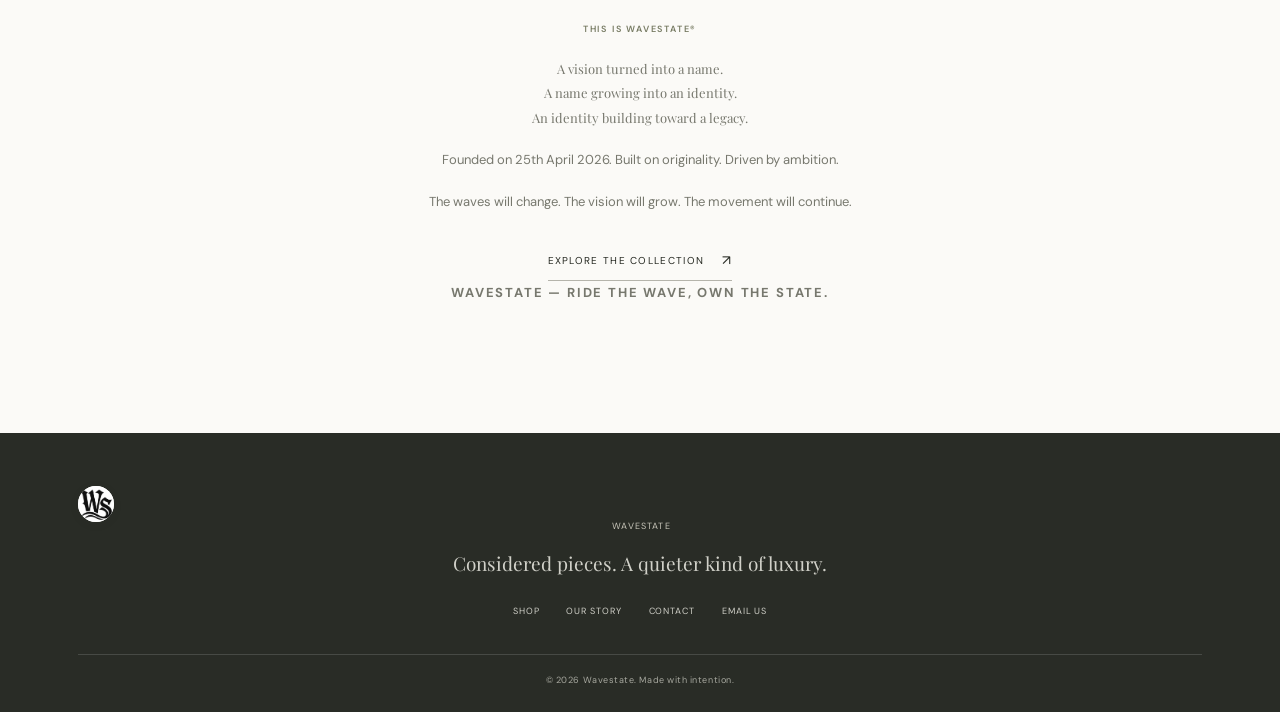
==== commit fe357dec: "Updated contact page as well as the cart option. Updated the contact page to support direct communic" ====
--- a/about.html
+++ b/about.html
@@ -93,7 +93,7 @@
 <footer class="site-footer"><a class="wordmark" href="index.html"><img class="brand-mark" src="logo.jpg" alt="Wavestate logo"><span class="brand-name">WAVESTATE</span></a>
 <p>Considered pieces. A quieter kind of luxury.
 </p>
-<div class="footer-links"><a href="shop.html">Shop</a><a href="about.html">Our story</a><a href="contact.html">Contact</a><a href="mailto:hello@wavestateboutique.com">Email us</a>
+<div class="footer-links"><a href="shop.html">Shop</a><a href="about.html">Our story</a><a href="contact.html">Contact</a><a data-site-contact-link href="https://mail.google.com/mail/?view=cm&amp;fs=1&amp;to=wavestatewears.ws%40gmail.com">Email us</a>
 </div><small>© 2026 Wavestate. Made with intention.</small>
 </footer>
 </body>
--- a/style.css
+++ b/style.css
@@ -901,6 +901,8 @@
     flex-wrap:wrap
   }
 }
+.site-header .bag-link { visibility:hidden }
+.shop-page .site-header .bag-link { visibility:visible }
 /* Gentle entrance and scroll motion keeps the storefront feeling calm. */
 @keyframes page-arrive {
   from {
@@ -2252,3 +2254,80 @@
   letter-spacing:.025em;
   line-height:1.55
 }
+
+/* Editorial reveals for the About and Contact pages. */
+.story-founder.reveal,.story-chapter.reveal,.story-philosophy.reveal,.story-manifesto.reveal,
+.contact-intro.reveal,.contact-details>div.reveal,.contact-form.reveal {
+  transition:opacity .9s ease,transform .9s cubic-bezier(.2,.7,.2,1),filter .9s ease
+}
+.story-founder.reveal:not(.is-visible) { transform:translate3d(-30px,18px,0) scale(.985); filter:blur(5px) }
+.story-founder.reveal.is-visible { transform:none; filter:blur(0) }
+.story-chapter.reveal:not(.is-visible) { transform:translate3d(0,32px,0); filter:blur(4px) }
+.story-chapter.reveal.is-visible { transform:none; filter:blur(0) }
+.story-chapter:nth-of-type(even).reveal:not(.is-visible) { transform:translate3d(22px,20px,0); filter:blur(4px) }
+.story-philosophy.reveal:not(.is-visible) { transform:translate3d(0,28px,0) scale(.99); filter:blur(5px) }
+.story-philosophy.reveal.is-visible { transform:none; filter:blur(0) }
+.story-manifesto.reveal:not(.is-visible) { transform:translate3d(0,26px,0); filter:blur(4px) }
+.story-manifesto.reveal.is-visible { transform:none; filter:blur(0) }
+.contact-intro.reveal:not(.is-visible) { transform:translate3d(0,26px,0) scale(.99); filter:blur(4px) }
+.contact-intro.reveal.is-visible { transform:none; filter:blur(0) }
+.contact-details>div.reveal:not(.is-visible) { transform:translate3d(-22px,12px,0); filter:blur(3px) }
+.contact-details>div.reveal.is-visible,.contact-form.reveal.is-visible { transform:none; filter:blur(0) }
+.contact-details>div:nth-child(2) { transition-delay:.08s }
+.contact-details>div:nth-child(3) { transition-delay:.16s }
+.contact-form.reveal:not(.is-visible) { transform:translate3d(24px,16px,0); filter:blur(4px) }
+
+.contact-form .contact-method {
+  grid-column:1/-1;
+  grid-row:9;
+  min-width:0;
+  margin:0 0 18px;
+  padding:0;
+  border:0
+}
+.contact-method legend {
+  margin-bottom:10px;
+  color:var(--muted);
+  font-size:9px;
+  letter-spacing:.08em;
+  text-transform:uppercase
+}
+.contact-method-options {
+  display:flex;
+  gap:10px
+}
+.contact-form .contact-method-choice {
+  display:flex;
+  flex:1;
+  align-items:center;
+  gap:9px;
+  margin:0;
+  padding:12px 14px;
+  border:1px solid var(--line);
+  border-radius:12px;
+  background:rgba(255,255,255,.42);
+  color:var(--ink);
+  letter-spacing:.02em;
+  text-transform:none;
+  cursor:pointer;
+  transition:border-color .2s,background .2s,transform .2s
+}
+.contact-form .contact-method-choice:has(input:checked) {
+  border-color:var(--olive);
+  background:rgba(119,123,99,.08)
+}
+.contact-form .contact-method-choice:hover { transform:translateY(-2px) }
+.contact-form .contact-method-choice input[type="radio"] {
+  flex:none;
+  width:15px;
+  height:15px;
+  margin:0;
+  padding:0;
+  border:0;
+  accent-color:var(--olive)
+}
+.contact-form .button { grid-row:10 }
+.contact-form .form-message { grid-row:11 }
+@media(max-width:450px) {
+  .contact-method-options { flex-direction:column }
+}
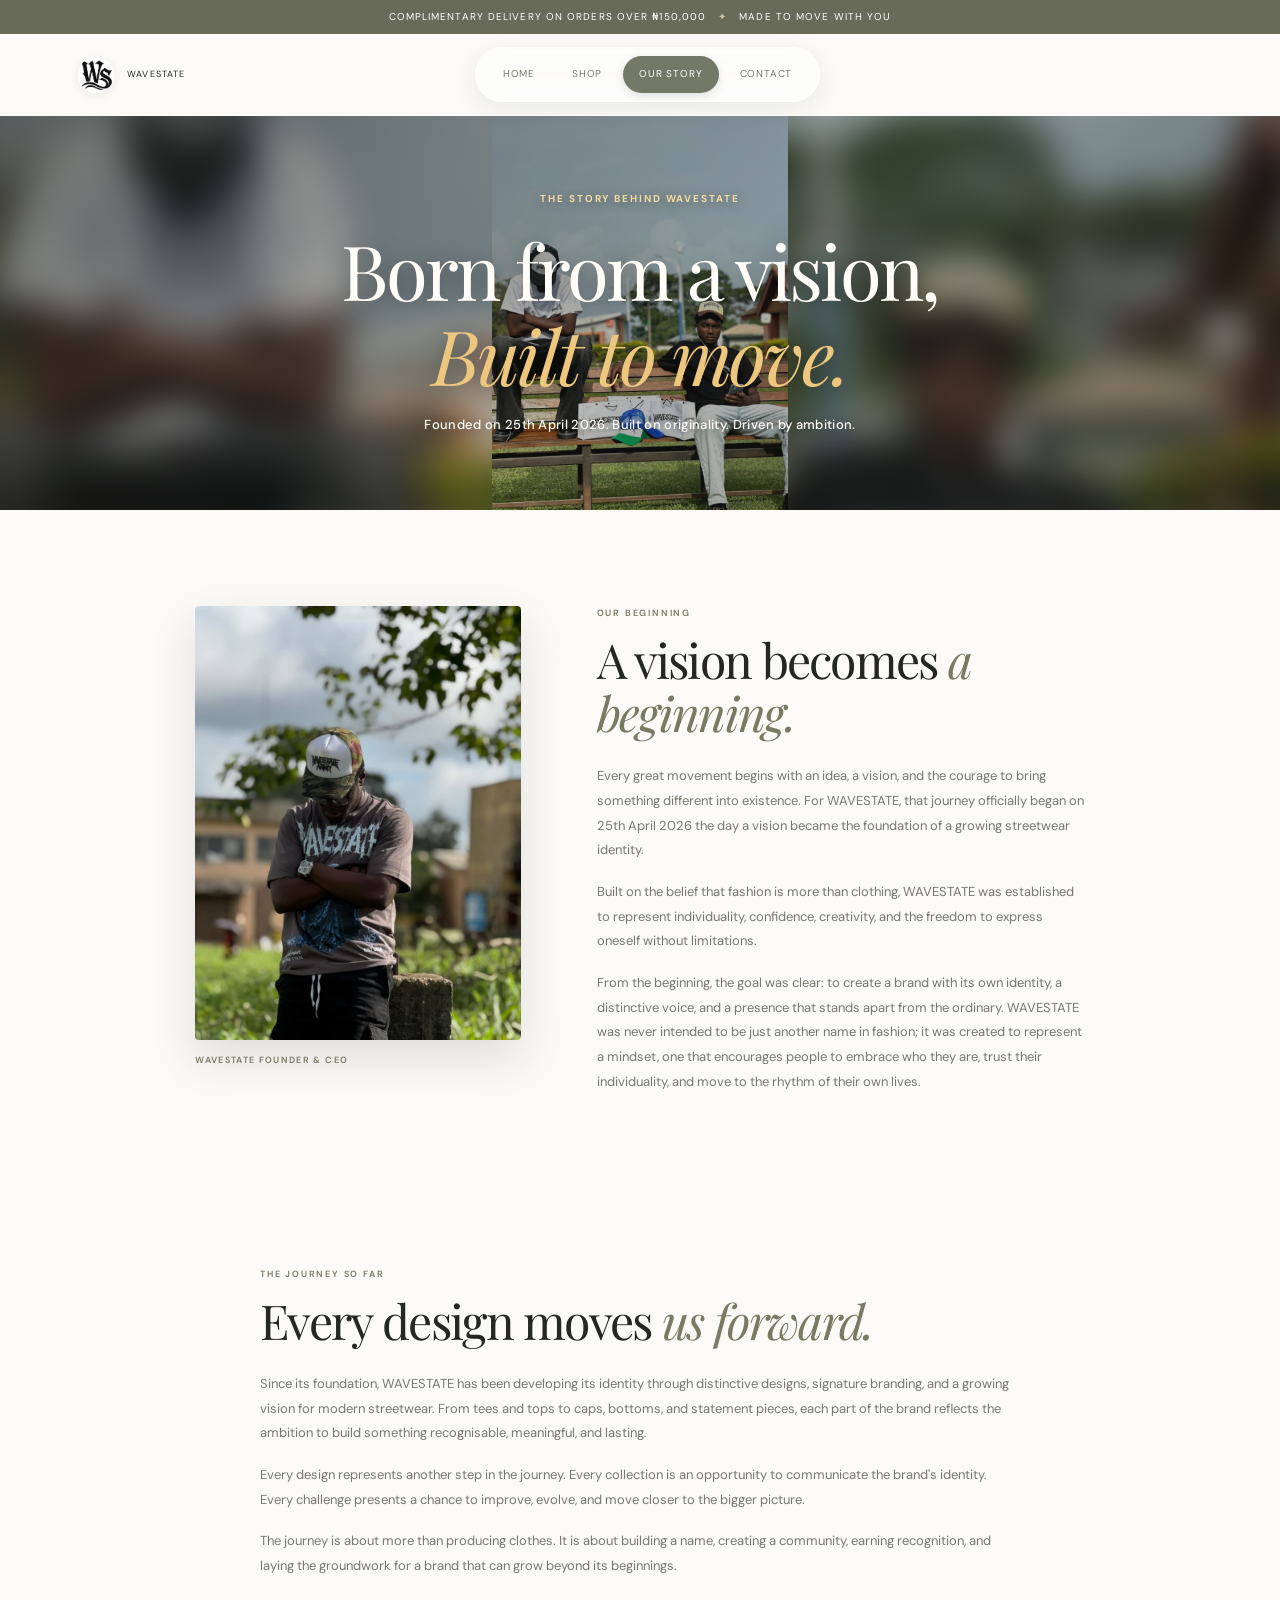
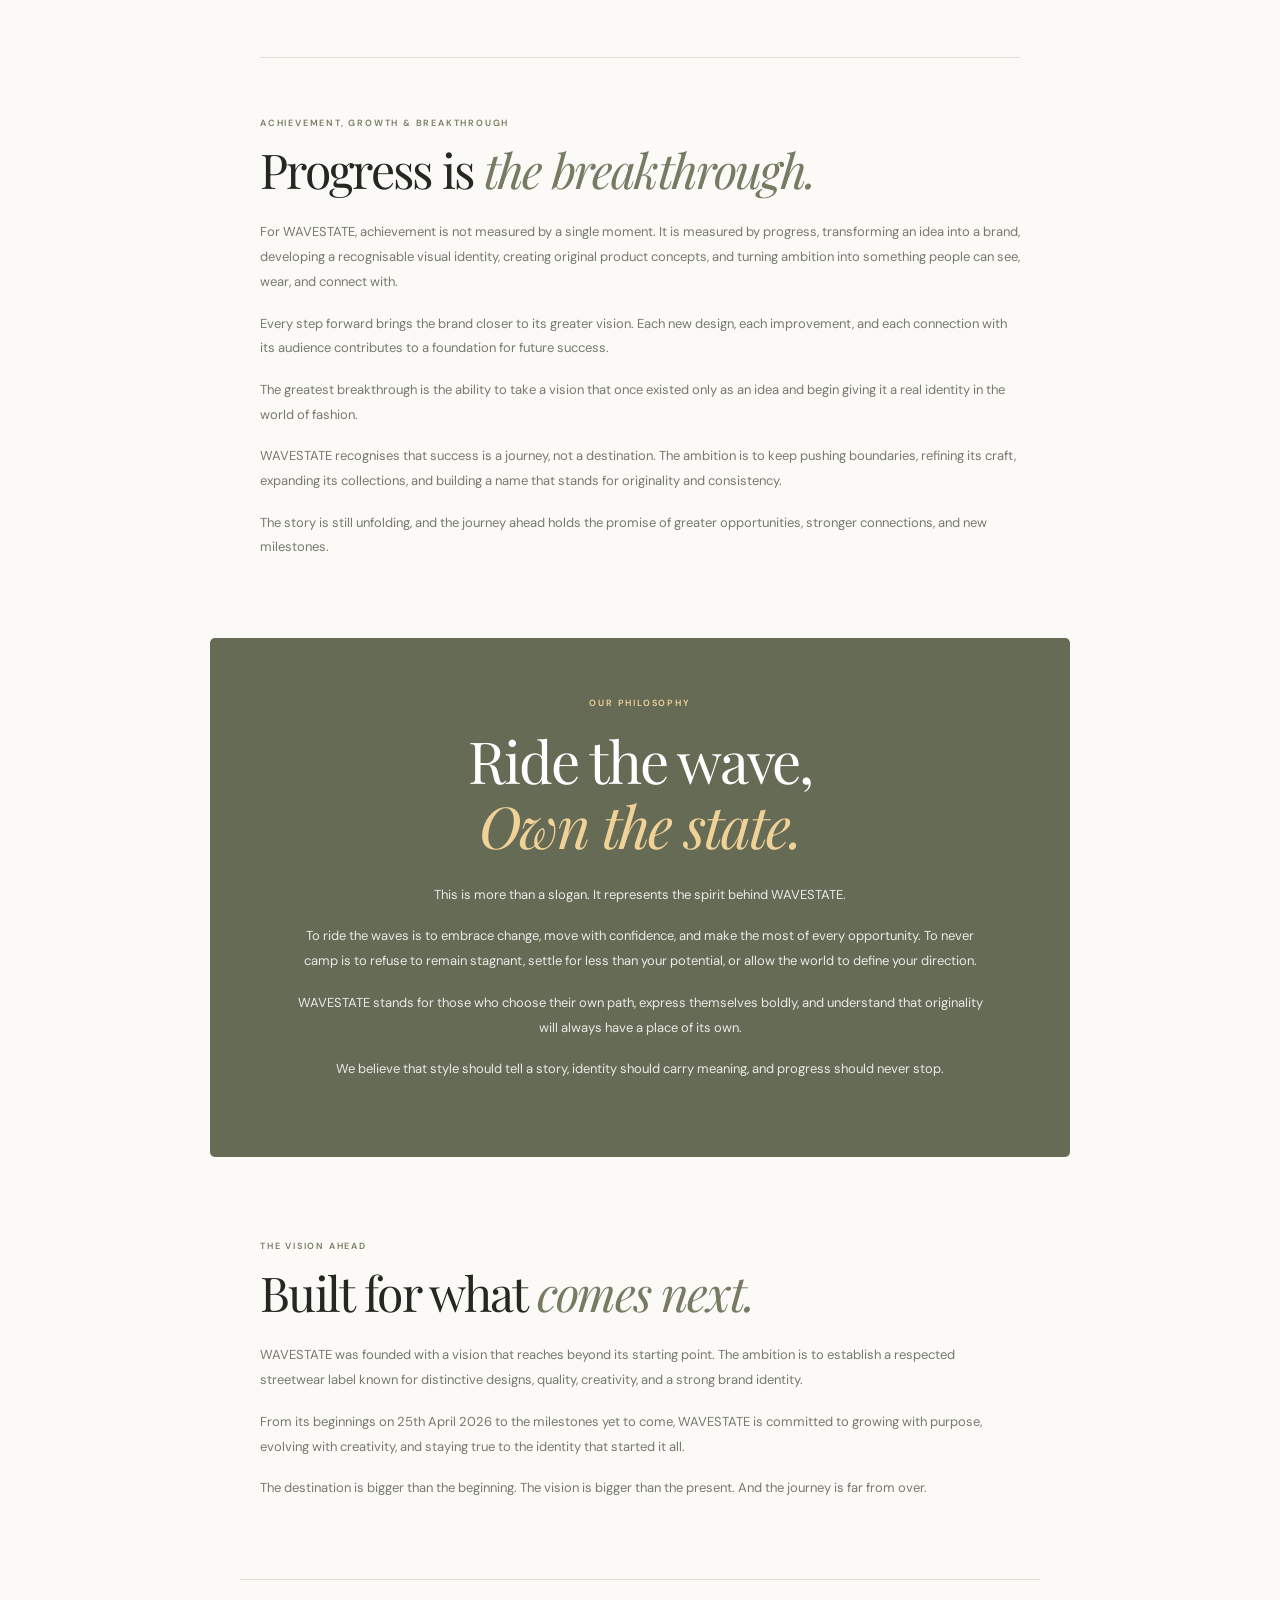
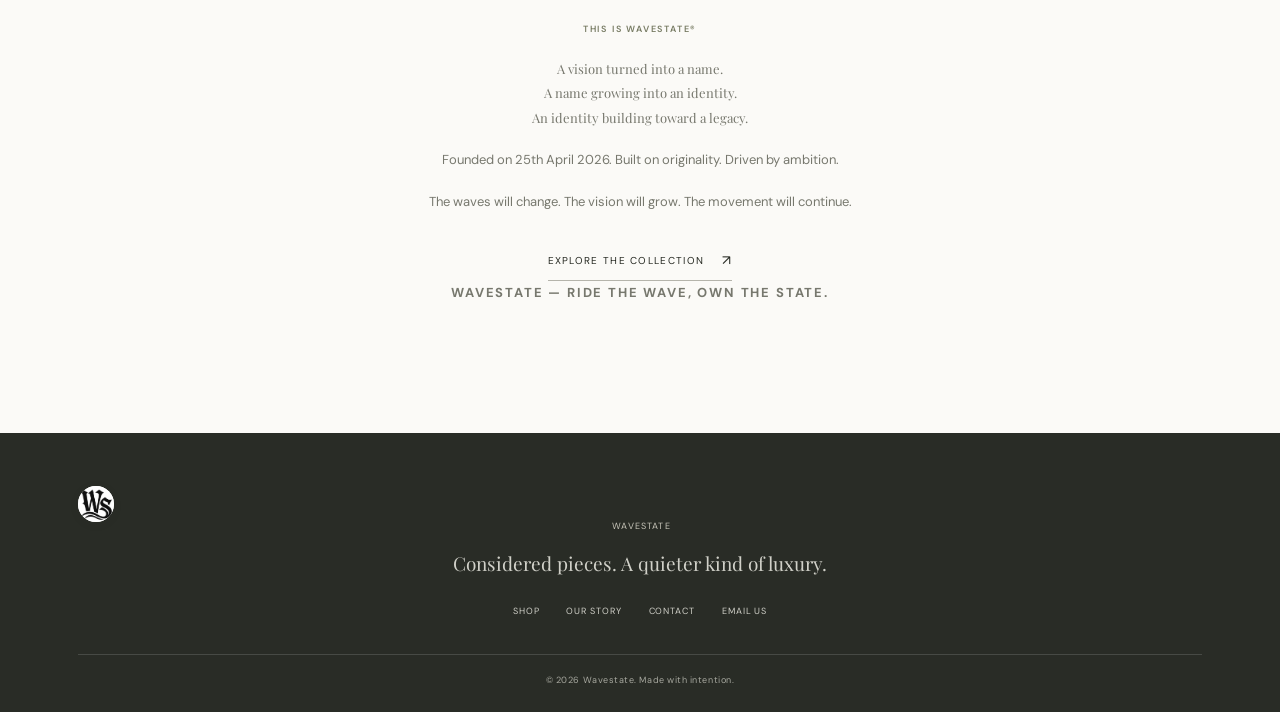
==== commit eedcc4d9: "Adjusted email path" ====
--- a/about.html
+++ b/about.html
@@ -93,7 +93,7 @@
 <footer class="site-footer"><a class="wordmark" href="index.html"><img class="brand-mark" src="logo.jpg" alt="Wavestate logo"><span class="brand-name">WAVESTATE</span></a>
 <p>Considered pieces. A quieter kind of luxury.
 </p>
-<div class="footer-links"><a href="shop.html">Shop</a><a href="about.html">Our story</a><a href="contact.html">Contact</a><a data-site-contact-link href="https://mail.google.com/mail/?view=cm&amp;fs=1&amp;to=wavestatewears.ws%40gmail.com">Email us</a>
+<div class="footer-links"><a href="shop.html">Shop</a><a href="about.html">Our story</a><a href="contact.html">Contact</a><a data-site-contact-link href="mailto:wavestatewears.ws@gmail.com">Email us</a>
 </div><small>© 2026 Wavestate. Made with intention.</small>
 </footer>
 </body>
--- a/style.css
+++ b/style.css
@@ -30,18 +30,24 @@
   font:inherit
 }
 .announcement {
-  height:34px;
+  min-height:34px;
   background:#676b57;
   color:#fff;
   text-align:center;
   font-size:10px;
   letter-spacing:.11em;
-  padding:7px 16px;
-  text-transform:uppercase
+  line-height:1.35;
+  padding:6px 16px;
+  text-transform:uppercase;
+  display:flex;
+  align-items:center;
+  justify-content:center;
+  flex-wrap:wrap
 }
 .announcement span {
   margin:0 12px;
-  color:#d6c5a6
+  color:#d6c5a6;
+  flex:none
 }
 .site-header {
   height:82px;
@@ -832,7 +838,8 @@
 @media(max-width:450px) {
   .announcement {
     font-size:8px;
-    letter-spacing:.06em
+    letter-spacing:.06em;
+    padding:6px 10px
   }
   .announcement span {
     margin:0 5px
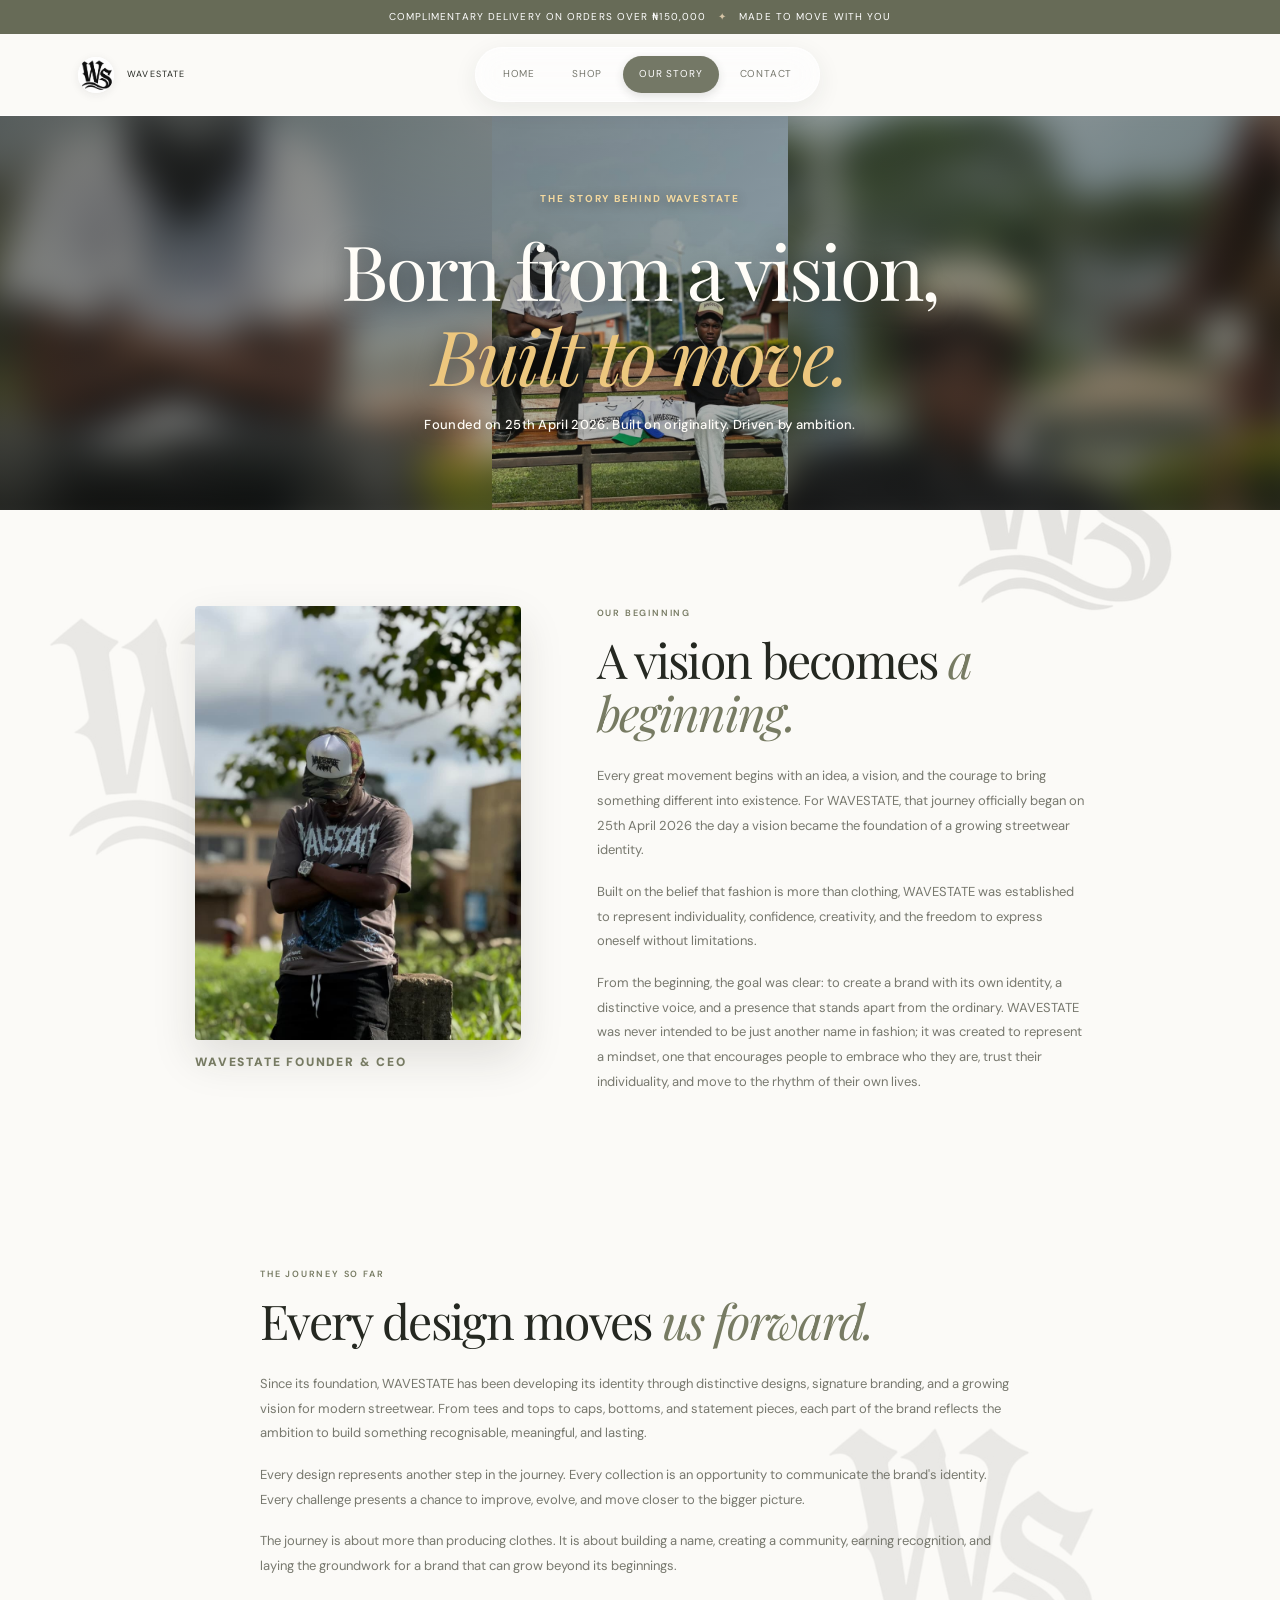
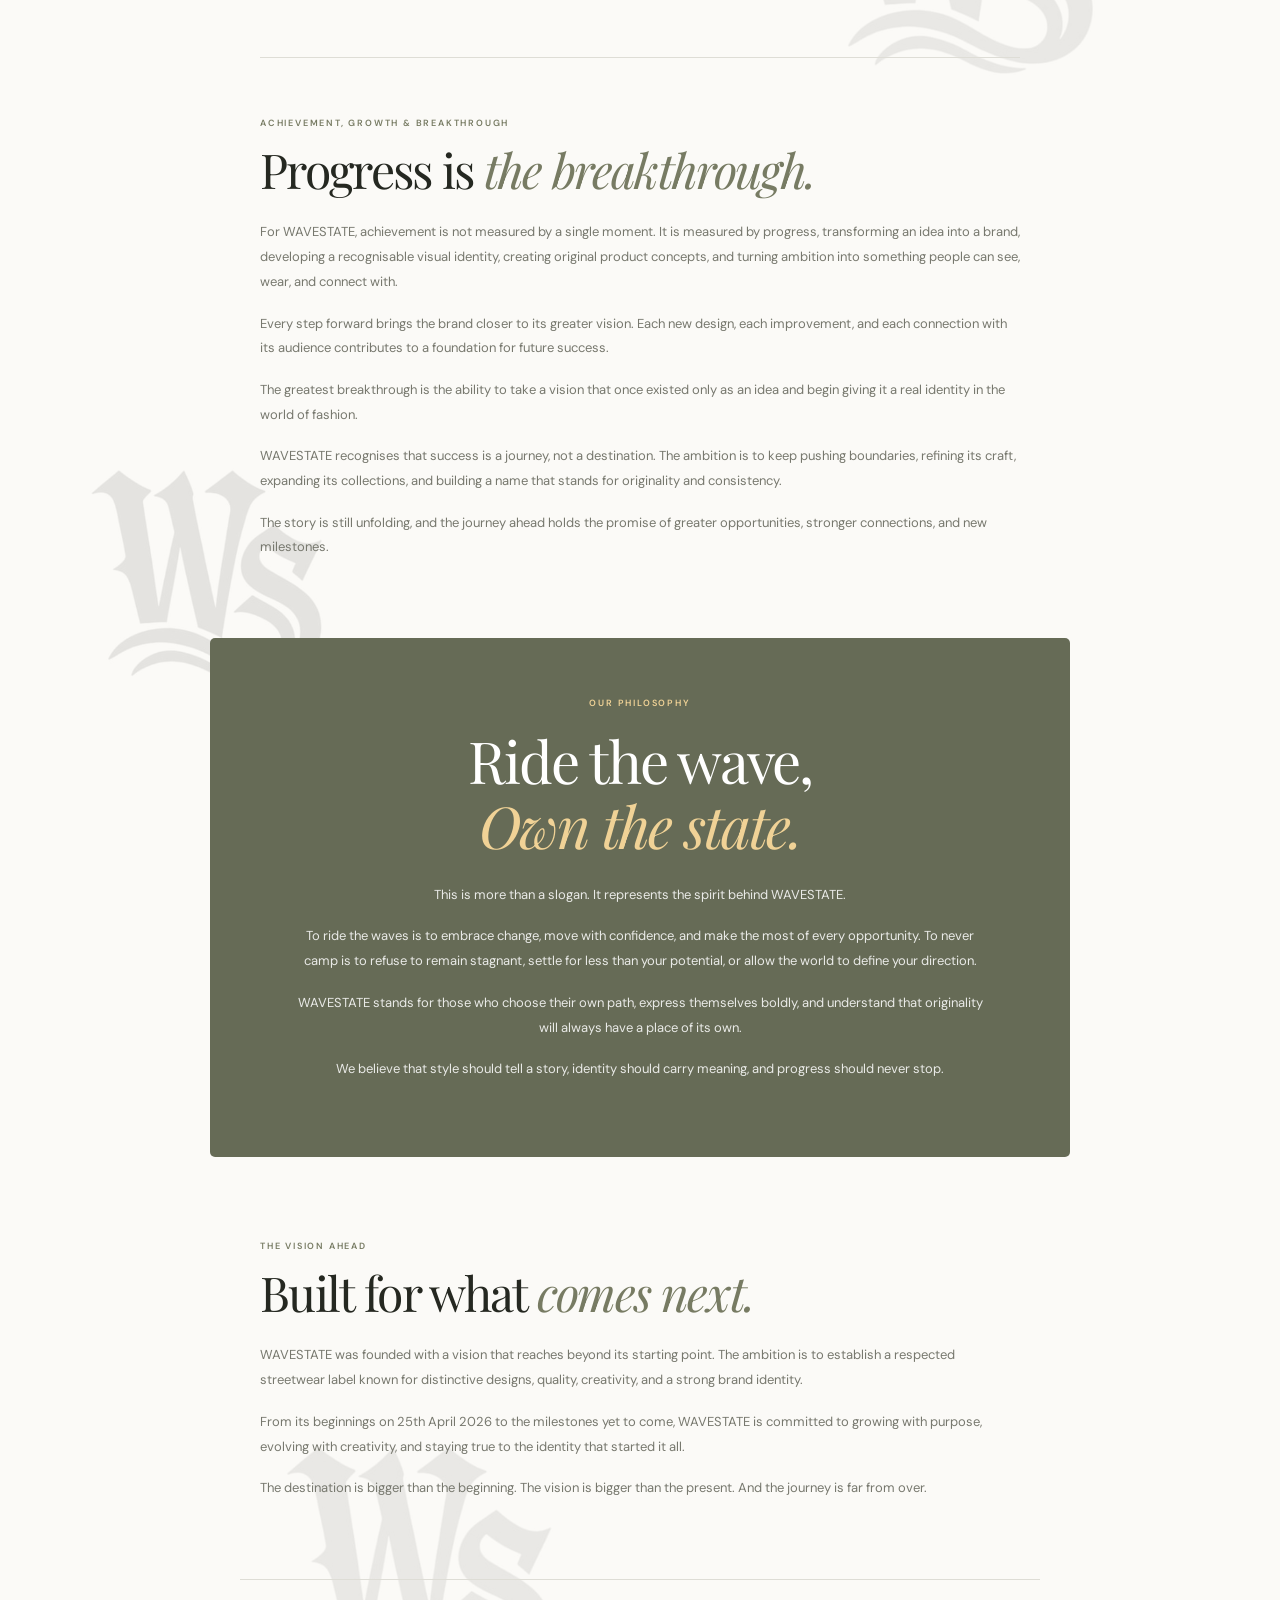
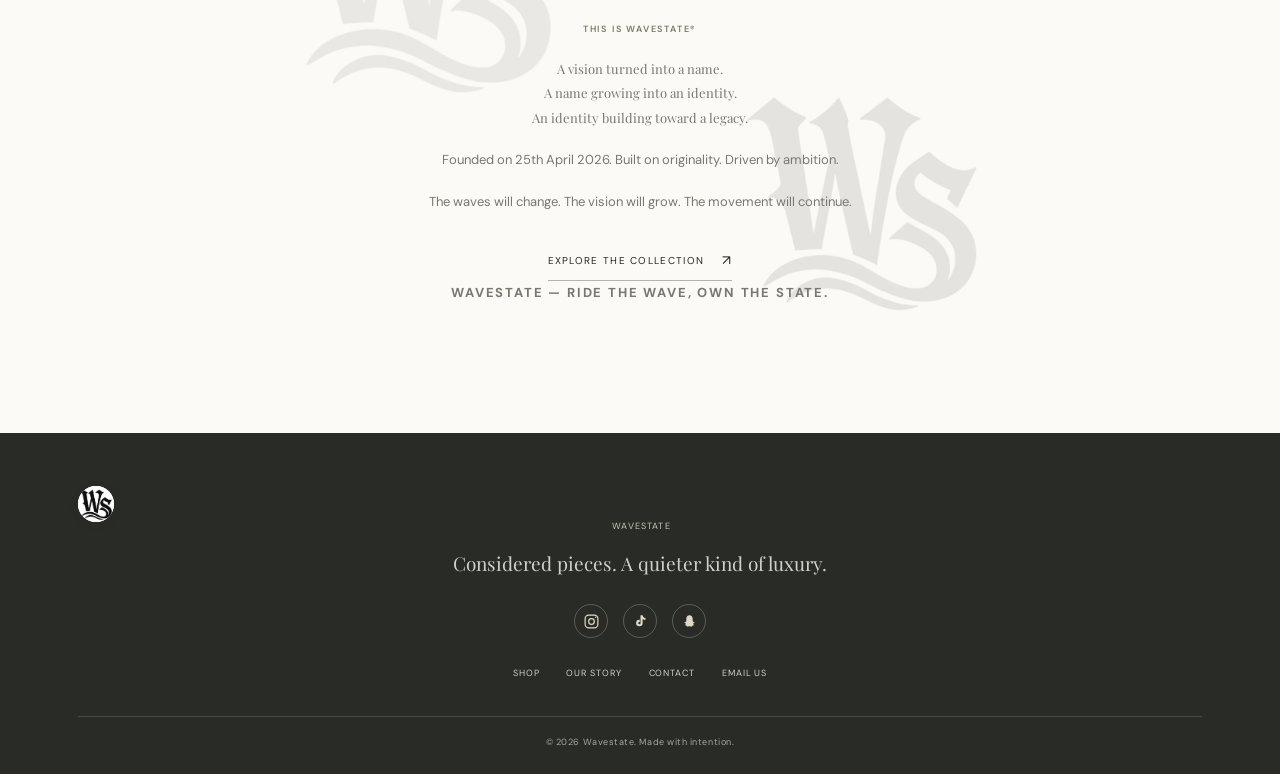
==== commit be8dafd6: "Updated Shopping Page" ====
--- a/about.html
+++ b/about.html
@@ -15,7 +15,7 @@
 </script>
 </head>
 
-<body>
+<body class="about-page">
 <div class="announcement">Complimentary delivery on orders over ₦150,000 <span>✦</span> Made to move with you
 </div>
 <header class="site-header"><a class="wordmark" href="index.html"><img class="brand-mark" src="logo.jpg" alt="Wavestate logo"><span class="brand-name">WAVESTATE</span></a><button class="menu-toggle" aria-label="Open navigation" aria-expanded="false"><i></i><i></i></button>
--- a/style.css
+++ b/style.css
@@ -275,7 +275,8 @@
 .product-image img {
   width:100%;
   height:100%;
-  object-fit:cover;
+  object-fit:contain;
+  padding:3%;
   transition:transform .6s cubic-bezier(.2,.7,.2,1)
 }
 .product-image:hover img {
@@ -307,6 +308,9 @@
   color:var(--muted);
   font-size:10px
 }
+.shop-page .product-info p {
+  display:none
+}
 .product-info>span {
   font-size:10px;
   white-space:nowrap
@@ -417,6 +421,39 @@
   letter-spacing:.1em;
   color:#d0d0c8
 }
+.social-icons {
+  display:flex;
+  justify-content:center;
+  gap:15px;
+  margin:0 auto 28px
+}
+.social-icon {
+  display:grid;
+  width:34px;
+  height:34px;
+  place-items:center;
+  color:#e0d7c5;
+  border:1px solid rgba(224,215,197,.28);
+  border-radius:50%;
+  transition:color .2s,border-color .2s,transform .2s
+}
+.social-icon[href]:hover {
+  color:#fff;
+  border-color:#d6c5a6;
+  transform:translateY(-2px)
+}
+.social-icon svg {
+  width:17px;
+  height:17px;
+  fill:none;
+  stroke:currentColor;
+  stroke-width:1.7;
+  stroke-linecap:round;
+  stroke-linejoin:round
+}
+.social-icon-tiktok svg { fill:currentColor; stroke:none }
+.social-icon-snapchat svg { fill:currentColor; stroke:none }
+.social-icon-dot { fill:currentColor; stroke:none }
 .site-footer small {
   display:block;
   border-top:1px solid rgba(255,255,255,.14);
@@ -598,6 +635,117 @@
   gap:14%;
   max-width:1100px;
   margin:auto
+}
+body.contact-page {
+  background:linear-gradient(132deg,#e8e2d5 0%,#f7f4ec 46%,#e4e2d8 100%) fixed
+}
+body.home-page main,body.about-page main,body.shop-page main,body.contact-page main {
+  position:relative;
+  isolation:isolate
+}
+body.home-page,body.about-page,body.shop-page,body.contact-page { overflow-x:clip }
+body.about-page main::before,body.shop-page main::before,body.contact-page main::before {
+  content:"";
+  position:fixed;
+  z-index:-1;
+  top:88px;
+  left:0;
+  width:clamp(180px,34vw,420px);
+  height:clamp(180px,34vw,420px);
+  background:url("logo.jpg") center/contain no-repeat;
+  mix-blend-mode:multiply;
+  opacity:0;
+  visibility:hidden;
+  transform:translateY(0);
+  pointer-events:none
+}
+body.watermark-visible.about-page main::before,body.watermark-visible.shop-page main::before,body.contact-page main::before {
+  opacity:.08;
+  visibility:visible;
+  animation:logo-top-left-arrive 1.15s .1s both cubic-bezier(.2,.7,.2,1)
+}
+body.about-page main::after,body.shop-page main::after,body.contact-page main::after {
+  content:"";
+  position:fixed;
+  z-index:-1;
+  right:0;
+  top:50%;
+  width:clamp(180px,34vw,420px);
+  height:clamp(180px,34vw,420px);
+  background:url("logo.jpg") center/contain no-repeat;
+  mix-blend-mode:multiply;
+  opacity:0;
+  visibility:hidden;
+  transform:translateY(-50%);
+  pointer-events:none;
+}
+body.watermark-visible.about-page main::after,body.watermark-visible.shop-page main::after,body.contact-page main::after {
+  opacity:.1;
+  visibility:visible;
+  animation:logo-bottom-right-arrive 1.15s .1s both cubic-bezier(.2,.7,.2,1)
+}
+body.about-page main::before,body.shop-page main::before,
+body.about-page main::after,body.shop-page main::after {
+  inset:0;
+  width:auto;
+  height:auto;
+  background-repeat:no-repeat;
+  transform:none
+}
+body.shop-page main::before,body.shop-page main::after {
+  position:absolute
+}
+body.about-page main::before,body.shop-page main::before {
+  background-image:url("logo.jpg"),url("logo.jpg"),url("logo.jpg");
+  background-size:clamp(145px,23vw,300px);
+  background-position:4% 16%, 83% 38%, 28% 82%;
+}
+body.about-page main::after,body.shop-page main::after {
+  background-image:url("logo.jpg"),url("logo.jpg"),url("logo.jpg");
+  background-size:clamp(135px,20vw,260px);
+  background-position:91% 10%, 8% 55%, 72% 88%;
+}
+body.watermark-visible.about-page main::before,body.watermark-visible.shop-page main::before {
+  animation:scattered-watermarks-in 1.15s .1s both cubic-bezier(.2,.7,.2,1)
+}
+body.watermark-visible.about-page main::after,body.watermark-visible.shop-page main::after {
+  animation:scattered-watermarks-in 1.15s .1s both cubic-bezier(.2,.7,.2,1)
+}
+@keyframes logo-top-left-arrive {
+  from { opacity:0; transform:translate(-18px,10px) scale(.97) }
+  to { opacity:.08; transform:translate(0,0) scale(1) }
+}
+@keyframes logo-bottom-right-arrive {
+  from { opacity:0; transform:translate(18px,calc(-50% + 10px)) scale(.97) }
+  to { opacity:.1; transform:translate(0,-50%) scale(1) }
+}
+@keyframes scattered-watermarks-in {
+  from { transform:scale(.99) }
+  to { transform:scale(1) }
+}
+@media(max-width:760px) {
+  body.about-page main::before,body.shop-page main::before,body.contact-page main::before,
+  body.about-page main::after,body.shop-page main::after,body.contact-page main::after {
+    width:clamp(145px,48vw,290px);
+    height:clamp(145px,48vw,290px)
+  }
+  body.about-page main::before,body.shop-page main::before,body.contact-page main::before { top:82px }
+  body.about-page main::before,body.shop-page main::before,
+  body.about-page main::after,body.shop-page main::after {
+    inset:0;
+    width:auto;
+    height:auto;
+    top:0;
+    right:0
+  }
+  body.about-page main::before,body.shop-page main::before,
+  body.about-page main::after,body.shop-page main::after {
+    background-size:clamp(105px,31vw,190px)
+  }
+}
+@media(prefers-reduced-motion:reduce) {
+  body.about-page main::before,body.shop-page main::before,body.contact-page main::before,
+  body.about-page main::after,body.shop-page main::after,body.contact-page main::after { animation:none }
 }
 .contact-details>div {
   margin-bottom:30px
@@ -652,19 +800,25 @@
 .contact-form select {
   grid-row:6
 }
+.contact-form label[for="custom-topic"] {
+  grid-row:7
+}
+.contact-form input#custom-topic {
+  grid-row:8
+}
 .contact-form label[for="message"] {
-  grid-row:7
+  grid-row:9
 }
 .contact-form textarea {
-  grid-row:8
+  grid-row:10
 }
 .contact-form .button {
-  grid-row:9;
+  grid-row:12;
   justify-self:start;
   min-width:190px
 }
 .contact-form .form-message {
-  grid-row:10
+  grid-row:13
 }
 .sr-only {
   position:absolute;
@@ -1163,7 +1317,7 @@
 }
 .options-dialog {
   position:relative;
-  width:min(780px,100%);
+  width:min(860px,100%);
   max-height:min(86vh,720px);
   overflow:auto;
   display:grid;
@@ -1178,7 +1332,7 @@
   transform:translateY(0) scale(1)
 }
 .options-image {
-  min-height:450px;
+  min-height:390px;
   background:#e9e6df
 }
 .options-image img {
@@ -1186,12 +1340,53 @@
   height:100%;
   position:absolute;
   inset:0;
-  object-fit:cover
+  object-fit:contain;
+  padding:3%
+}
+.product-options.split-half-view .options-image img {
+  padding:0;
+  transition:clip-path .2s ease,transform .2s ease
+}
+.product-options.split-half-view:not(.split-show-bottom) .options-image img {
+  clip-path:inset(0 0 50% 0);
+  transform:translateY(25%)
+}
+.product-options.split-half-view.split-show-bottom .options-image img {
+  clip-path:inset(50% 0 0 0);
+  transform:translateY(-25%)
+}
+.product-options.split-vertical-view .options-image img {
+  padding:0;
+  transition:clip-path .2s ease,transform .2s ease
+}
+.product-options.split-vertical-view:not(.split-show-right) .options-image img {
+  clip-path:inset(0 50% 0 0);
+  transform:translateX(25%)
+}
+.product-options.split-vertical-view.split-show-right .options-image img {
+  clip-path:inset(0 0 0 50%);
+  transform:translateX(-25%)
 }
 .options-visual {
   position:relative;
-  min-height:450px;
+  min-height:390px;
   overflow:hidden
+}
+.options-selected-color {
+  position:absolute;
+  top:16px;
+  left:16px;
+  z-index:1;
+  padding:8px 13px;
+  border-radius:999px;
+  background:rgba(35,35,35,.88);
+  color:#fff;
+  font-size:12px;
+  font-weight:700;
+  letter-spacing:.06em;
+  line-height:1;
+  text-transform:uppercase;
+  pointer-events:none
 }
 .options-content {
   padding:42px 38px;
@@ -1236,6 +1431,30 @@
 .variant-list {
   grid-template-columns:repeat(3,minmax(0,1fr))
 }
+.custom-shade-field,.customization-field {
+  display:grid;
+  gap:7px;
+  margin:14px 0
+}
+.custom-shade-field[hidden],.customization-field[hidden] {
+  display:none
+}
+.custom-shade-field label,.customization-field label {
+  font-size:10px;
+  font-weight:600;
+  letter-spacing:.04em
+}
+.custom-shade-field input,.customization-field input {
+  width:100%;
+  min-height:42px;
+  padding:10px 12px;
+  border:1px solid var(--line);
+  border-radius:10px;
+  background:#fff;
+  color:var(--ink);
+  font:inherit;
+  font-size:12px
+}
 .variant-choice {
   display:block;
   min-width:0;
@@ -1264,6 +1483,26 @@
   border-radius:8px;
   background:#e8e6de;
   margin-bottom:8px
+}
+.variant-preview[class*="split-preview-"] {
+  object-fit:contain;
+  transition:clip-path .2s ease,transform .2s ease
+}
+.variant-preview.split-preview-top {
+  clip-path:inset(0 0 50% 0);
+  transform:translateY(25%)
+}
+.variant-preview.split-preview-bottom {
+  clip-path:inset(50% 0 0 0);
+  transform:translateY(-25%)
+}
+.variant-preview.split-preview-left {
+  clip-path:inset(0 50% 0 0);
+  transform:translateX(25%)
+}
+.variant-preview.split-preview-right {
+  clip-path:inset(0 0 0 50%);
+  transform:translateX(-25%)
 }
 .variant-detail {
   display:flex;
@@ -1388,7 +1627,7 @@
   }
   .options-dialog {
     grid-template-columns:1fr;
-    max-width:460px;
+    max-width:500px;
     border-radius:20px
   }
   .options-visual {
@@ -1586,6 +1825,25 @@
   object-fit:cover;
   border-radius:10px;
   background:var(--cream)
+}
+.cart-item>img[class*="split-image-"] {
+  object-fit:contain
+}
+.cart-item>img.split-image-top {
+  clip-path:inset(0 0 50% 0);
+  transform:translateY(25%)
+}
+.cart-item>img.split-image-bottom {
+  clip-path:inset(50% 0 0 0);
+  transform:translateY(-25%)
+}
+.cart-item>img.split-image-left {
+  clip-path:inset(0 50% 0 0);
+  transform:translateX(25%)
+}
+.cart-item>img.split-image-right {
+  clip-path:inset(0 0 0 50%);
+  transform:translateX(-25%)
 }
 .cart-item-info h3 {
   font-size:12px;
@@ -1830,6 +2088,11 @@
 .cart-item-color {
   margin-bottom:7px!important
 }
+.cart-item-customization {
+  margin:0 0 8px;
+  color:var(--muted);
+  font-size:11px
+}
 .cart-edit-row {
   display:flex;
   align-items:end;
@@ -1975,7 +2238,8 @@
   transform:translateY(-3px)
 }
 .shop-grid .product-image img {
-  border-radius:inherit
+  border-radius:inherit;
+  mix-blend-mode:multiply
 }
 @media(max-width:760px) {
   .shop-filters,.shop-grid {
@@ -2101,8 +2365,8 @@
 .story-founder figcaption {
   margin-top:13px;
   color:var(--olive);
-  font-size:9px;
-  font-weight:600;
+  font-size:12px;
+  font-weight:900;
   letter-spacing:.15em;
   text-transform:uppercase
 }
@@ -2286,7 +2550,7 @@
 
 .contact-form .contact-method {
   grid-column:1/-1;
-  grid-row:9;
+  grid-row:11;
   min-width:0;
   margin:0 0 18px;
   padding:0;
@@ -2333,8 +2597,8 @@
   border:0;
   accent-color:var(--olive)
 }
-.contact-form .button { grid-row:10 }
-.contact-form .form-message { grid-row:11 }
+.contact-form .button { grid-row:12 }
+.contact-form .form-message { grid-row:13 }
 @media(max-width:450px) {
   .contact-method-options { flex-direction:column }
 }
